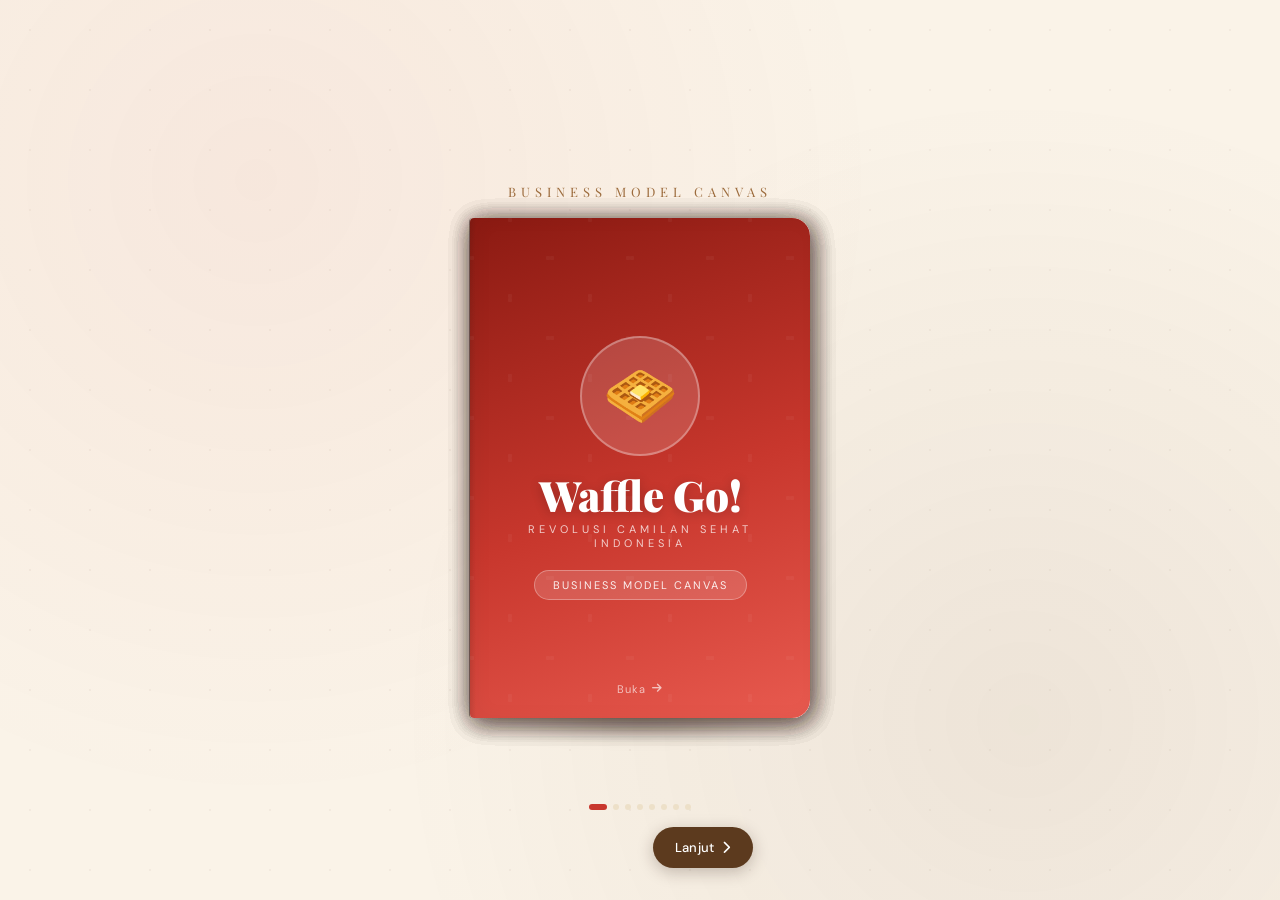
==== index.html @ 8faa35fa "first commit" ====
<!DOCTYPE html>
<html lang="id">
<head>
    <meta charset="UTF-8">
    <meta name="viewport" content="width=device-width, initial-scale=1.0">
    <title>Waffle Go! — Business Model Canvas</title>
    <link rel="preconnect" href="https://fonts.googleapis.com">
    <link href="https://fonts.googleapis.com/css2?family=Playfair+Display:ital,wght@0,700;0,900;1,700&family=DM+Sans:wght@300;400;500;600&display=swap" rel="stylesheet">
    <link rel="stylesheet" href="https://cdnjs.cloudflare.com/ajax/libs/font-awesome/6.4.0/css/all.min.css">
    <style>
        :root {
            --red: #C8372D;
            --red-dark: #8B1A12;
            --red-light: #F5C6C3;
            --cream: #FAF3E8;
            --cream-dark: #EDE0C8;
            --brown: #5C3A1E;
            --brown-light: #9C6B3C;
            --text: #2C1810;
            --white: #FFFDF9;
            --gold: #D4A843;
        }

        * { box-sizing: border-box; -webkit-tap-highlight-color: transparent; margin: 0; padding: 0; }

        body {
            background: var(--cream);
            display: flex;
            flex-direction: column;
            justify-content: center;
            align-items: center;
            min-height: 100vh;
            font-family: 'DM Sans', sans-serif;
            overflow: hidden;
            position: relative;
        }

        /* Background texture */
        body::before {
            content: '';
            position: fixed;
            inset: 0;
            background-image: 
                radial-gradient(circle at 20% 20%, rgba(200,55,45,0.06) 0%, transparent 50%),
                radial-gradient(circle at 80% 80%, rgba(92,58,30,0.08) 0%, transparent 50%),
                url("data:image/svg+xml,%3Csvg xmlns='http://www.w3.org/2000/svg' width='60' height='60'%3E%3Ccircle cx='30' cy='30' r='1' fill='%235C3A1E' opacity='0.06'/%3E%3C/svg%3E");
            pointer-events: none;
            z-index: 0;
        }

        /* Title above book */
        .book-title {
            font-family: 'Playfair Display', serif;
            font-size: 13px;
            letter-spacing: 5px;
            text-transform: uppercase;
            color: var(--brown-light);
            margin-bottom: 18px;
            position: relative;
            z-index: 10;
        }

        /* Scene + shadow */
        .scene {
            position: relative;
            z-index: 10;
        }

        .book-shadow {
            position: absolute;
            bottom: -20px;
            left: 50%;
            transform: translateX(-50%);
            width: 320px;
            height: 30px;
            background: radial-gradient(ellipse, rgba(44,24,16,0.3) 0%, transparent 70%);
            filter: blur(8px);
            z-index: 1;
            transition: width 0.6s ease;
        }

        /* Book container */
        .book {
            position: relative;
            width: 340px;
            height: 500px;
            transition: transform 0.7s cubic-bezier(0.645, 0.045, 0.355, 1);
            z-index: 2;
            transform-style: preserve-3d;
        }

        /* Paper layers */
        .paper {
            position: absolute;
            width: 100%;
            height: 100%;
            top: 0; left: 0;
            perspective: 2000px;
            transform-style: preserve-3d;
            transform-origin: left center;
            transition: transform 0.75s cubic-bezier(0.645, 0.045, 0.355, 1);
            cursor: pointer;
        }

        /* Page faces */
        .front, .back {
            background: var(--white);
            position: absolute;
            width: 100%;
            height: 100%;
            top: 0; left: 0;
            backface-visibility: hidden;
            display: flex;
            flex-direction: column;
            padding: 36px 30px;
            border-radius: 4px 18px 18px 4px;
            box-shadow: 
                inset 6px 0 20px rgba(44,24,16,0.04),
                2px 4px 25px rgba(44,24,16,0.18),
                -1px 0 0 rgba(44,24,16,0.08);
            overflow: hidden;
        }

        .front::before {
            content: '';
            position: absolute;
            left: 0; top: 0;
            width: 6px; height: 100%;
            background: linear-gradient(to right, rgba(44,24,16,0.12), transparent);
            border-radius: 4px 0 0 4px;
        }

        .back {
            transform: rotateY(180deg);
            border-radius: 18px 4px 4px 18px;
            box-shadow: 
                inset -6px 0 20px rgba(44,24,16,0.04),
                -2px 4px 25px rgba(44,24,16,0.18),
                1px 0 0 rgba(44,24,16,0.08);
        }

        .back::before {
            content: '';
            position: absolute;
            right: 0; top: 0;
            width: 6px; height: 100%;
            background: linear-gradient(to left, rgba(44,24,16,0.12), transparent);
            border-radius: 0 4px 4px 0;
        }

        .paper.flipped {
            transform: rotateY(-180deg);
        }

        /* ── COVER ── */
        .cover {
            background: linear-gradient(160deg, var(--red-dark) 0%, var(--red) 55%, #E85A4F 100%);
            justify-content: center;
            align-items: center;
            text-align: center;
            padding: 40px 30px;
            position: relative;
            overflow: hidden;
        }

        .cover::after {
            content: '';
            position: absolute;
            inset: 0;
            background: url("data:image/svg+xml,%3Csvg xmlns='http://www.w3.org/2000/svg' width='80' height='80'%3E%3Crect x='38' y='0' width='4' height='4' fill='white' opacity='0.04' rx='1'/%3E%3Crect x='0' y='38' width='4' height='4' fill='white' opacity='0.04' rx='1'/%3E%3Crect x='76' y='38' width='4' height='4' fill='white' opacity='0.04' rx='1'/%3E%3Crect x='38' y='76' width='4' height='4' fill='white' opacity='0.04' rx='1'/%3E%3C/svg%3E");
            pointer-events: none;
        }

        .cover-waffle-circle {
            width: 120px;
            height: 120px;
            border-radius: 50%;
            background: rgba(255,255,255,0.15);
            border: 2px solid rgba(255,255,255,0.3);
            display: flex;
            align-items: center;
            justify-content: center;
            margin: 0 auto 18px;
            position: relative;
            z-index: 1;
        }

        .cover-waffle-circle::before {
            content: '🧇';
            font-size: 60px;
            line-height: 1;
        }

        .cover-brand {
            font-family: 'Playfair Display', serif;
            font-size: 42px;
            font-weight: 900;
            color: white;
            line-height: 1;
            margin-bottom: 6px;
            position: relative;
            z-index: 1;
            text-shadow: 0 2px 12px rgba(0,0,0,0.2);
        }

        .cover-tagline {
            font-size: 11px;
            letter-spacing: 4px;
            text-transform: uppercase;
            color: rgba(255,255,255,0.75);
            margin-bottom: 20px;
            position: relative;
            z-index: 1;
        }

        .cover-badge {
            background: rgba(255,255,255,0.15);
            border: 1px solid rgba(255,255,255,0.3);
            border-radius: 30px;
            padding: 7px 18px;
            font-size: 11px;
            color: rgba(255,255,255,0.9);
            letter-spacing: 2px;
            text-transform: uppercase;
            position: relative;
            z-index: 1;
        }

        .flip-hint {
            position: absolute;
            bottom: 22px;
            color: rgba(255,255,255,0.65);
            font-size: 11px;
            letter-spacing: 1px;
            display: flex;
            align-items: center;
            gap: 6px;
            z-index: 1;
            animation: hintBounce 2s ease-in-out infinite;
        }

        @keyframes hintBounce {
            0%, 100% { transform: translateX(0); opacity: 0.65; }
            50% { transform: translateX(5px); opacity: 1; }
        }

        /* ── BMC PAGES ── */
        .bmc-header {
            display: flex;
            align-items: center;
            gap: 14px;
            margin-bottom: 20px;
            padding-bottom: 16px;
            border-bottom: 1px solid var(--cream-dark);
        }

        .bmc-icon-wrap {
            width: 48px;
            height: 48px;
            border-radius: 14px;
            background: linear-gradient(135deg, var(--red) 0%, var(--red-dark) 100%);
            display: flex;
            align-items: center;
            justify-content: center;
            flex-shrink: 0;
            box-shadow: 0 4px 12px rgba(200,55,45,0.3);
        }

        .bmc-icon-wrap i {
            font-size: 20px;
            color: white;
        }

        .bmc-header-text h2 {
            font-family: 'Playfair Display', serif;
            font-size: 17px;
            font-weight: 700;
            color: var(--text);
            margin-bottom: 2px;
        }

        .bmc-header-text span {
            font-size: 11px;
            color: var(--brown-light);
            letter-spacing: 1px;
            text-transform: uppercase;
        }

        .bmc-list {
            list-style: none;
            display: flex;
            flex-direction: column;
            gap: 10px;
            flex: 1;
        }

        .bmc-list li {
            display: flex;
            align-items: flex-start;
            gap: 10px;
            font-size: 13px;
            color: var(--text);
            line-height: 1.5;
            background: var(--cream);
            border-radius: 10px;
            padding: 10px 12px;
            border-left: 3px solid var(--cream-dark);
            transition: border-color 0.2s;
        }

        .bmc-list li strong {
            color: var(--red-dark);
            display: block;
            font-size: 12px;
            margin-bottom: 1px;
        }

        .bmc-list li .dot {
            width: 6px;
            height: 6px;
            border-radius: 50%;
            background: var(--red);
            flex-shrink: 0;
            margin-top: 6px;
        }

        /* ── INTRO PAGE ── */
        .intro-page h2 {
            font-family: 'Playfair Display', serif;
            font-size: 22px;
            color: var(--red-dark);
            margin-bottom: 14px;
        }

        .intro-page p {
            font-size: 13px;
            line-height: 1.7;
            color: var(--text);
            margin-bottom: 14px;
        }

        .intro-highlight {
            background: linear-gradient(135deg, var(--red) 0%, var(--red-dark) 100%);
            border-radius: 12px;
            padding: 14px 16px;
            color: white;
            font-size: 12px;
            line-height: 1.6;
        }

        .intro-highlight strong {
            font-size: 14px;
            display: block;
            margin-bottom: 4px;
        }

        /* ── MENU PAGE ── */
        .menu-item {
            background: var(--cream);
            border-radius: 12px;
            padding: 12px 14px;
            margin-bottom: 10px;
            display: flex;
            align-items: center;
            gap: 12px;
            border: 1px solid var(--cream-dark);
        }

        .menu-emoji {
            font-size: 28px;
            flex-shrink: 0;
        }

        .menu-info strong {
            font-size: 13px;
            font-weight: 600;
            color: var(--text);
            display: block;
        }

        .menu-info span {
            font-size: 11.5px;
            color: var(--brown-light);
            line-height: 1.4;
        }

        .menu-price {
            margin-left: auto;
            font-family: 'Playfair Display', serif;
            font-size: 15px;
            font-weight: 700;
            color: var(--red);
            flex-shrink: 0;
        }

        /* ── ADVANTAGE PAGE ── */
        .advantage-item {
            background: var(--cream);
            border-radius: 12px;
            padding: 11px 13px;
            margin-bottom: 9px;
            display: flex;
            align-items: flex-start;
            gap: 10px;
        }

        .adv-emoji { font-size: 20px; flex-shrink: 0; margin-top: 1px; }

        .adv-text strong {
            font-size: 12.5px;
            font-weight: 600;
            color: var(--red-dark);
            display: block;
            margin-bottom: 2px;
        }

        .adv-text span {
            font-size: 11.5px;
            color: var(--text);
            line-height: 1.45;
        }

        /* ── BACK COVER ── */
        .back-cover {
            background: linear-gradient(160deg, var(--brown) 0%, var(--brown-light) 100%);
            justify-content: center;
            align-items: center;
            text-align: center;
            position: relative;
            overflow: hidden;
        }

        .back-cover::after {
            content: '🧇';
            position: absolute;
            font-size: 200px;
            opacity: 0.06;
            bottom: -40px;
            right: -30px;
            pointer-events: none;
        }

        .back-cover h2 {
            font-family: 'Playfair Display', serif;
            font-size: 26px;
            color: white;
            margin-bottom: 8px;
            position: relative;
            z-index: 1;
        }

        .back-cover .sub {
            font-size: 12px;
            color: rgba(255,255,255,0.7);
            margin-bottom: 24px;
            font-style: italic;
            position: relative;
            z-index: 1;
        }

        .contact-list {
            background: rgba(255,255,255,0.12);
            border: 1px solid rgba(255,255,255,0.2);
            border-radius: 14px;
            padding: 16px 20px;
            width: 100%;
            display: flex;
            flex-direction: column;
            gap: 10px;
            position: relative;
            z-index: 1;
        }

        .contact-item {
            display: flex;
            align-items: center;
            gap: 12px;
            font-size: 13px;
            color: white;
        }

        .contact-item i {
            width: 32px;
            height: 32px;
            background: rgba(255,255,255,0.15);
            border-radius: 8px;
            display: flex;
            align-items: center;
            justify-content: center;
            flex-shrink: 0;
        }

        .back-cover .flip-hint {
            animation-name: hintBounceLeft;
        }

        @keyframes hintBounceLeft {
            0%, 100% { transform: translateX(0); opacity: 0.65; }
            50% { transform: translateX(-5px); opacity: 1; }
        }

        /* Page number */
        .page-num {
            position: absolute;
            bottom: 14px;
            right: 18px;
            font-size: 10px;
            color: var(--cream-dark);
            letter-spacing: 1px;
            font-weight: 500;
        }
        .back .page-num { left: 18px; right: auto; }

        /* ── NAVIGATION ── */
        .controls {
            position: fixed;
            bottom: 32px;
            display: flex;
            gap: 14px;
            z-index: 100;
        }

        .ctrl-btn {
            background: var(--brown);
            color: white;
            border: none;
            padding: 12px 22px;
            border-radius: 50px;
            cursor: pointer;
            font-family: 'DM Sans', sans-serif;
            font-size: 13px;
            font-weight: 500;
            box-shadow: 0 4px 16px rgba(44,24,16,0.25);
            transition: all 0.25s ease;
            display: flex;
            align-items: center;
            gap: 8px;
            letter-spacing: 0.3px;
        }

        .ctrl-btn:hover:not(:disabled) {
            background: var(--red);
            transform: translateY(-2px);
            box-shadow: 0 6px 20px rgba(200,55,45,0.35);
        }

        .ctrl-btn:disabled {
            opacity: 0;
            pointer-events: none;
        }

        /* Progress dots */
        .progress {
            position: fixed;
            bottom: 90px;
            display: flex;
            gap: 6px;
            z-index: 100;
        }

        .dot {
            width: 6px;
            height: 6px;
            border-radius: 50%;
            background: var(--cream-dark);
            transition: all 0.3s ease;
        }

        .dot.active {
            background: var(--red);
            width: 18px;
            border-radius: 3px;
        }

        /* Responsive */
        @media (max-width: 480px) {
            .book { width: 260px; height: 400px; }
            .front, .back { padding: 24px 20px; }
            .cover-brand { font-size: 34px; }
            .bmc-header h2 { font-size: 15px; }
            .bmc-list li { font-size: 12px; padding: 8px 10px; }
            .ctrl-btn { padding: 10px 16px; font-size: 12px; }
        }
    </style>
</head>
<body>

<p class="book-title">Business Model Canvas</p>

<div class="scene">
    <div class="book-shadow" id="bookShadow"></div>
    <div class="book" id="book">

        <!-- PAPER 1: Cover / Intro -->
        <div class="paper">
            <div class="front cover">
                <div class="cover-waffle-circle"></div>
                <div class="cover-brand">Waffle Go!</div>
                <div class="cover-tagline">Revolusi Camilan Sehat Indonesia</div>
                <div class="cover-badge">Business Model Canvas</div>
                <div class="flip-hint">Buka <i class="fas fa-arrow-right"></i></div>
            </div>
            <div class="back intro-page" style="padding: 36px 30px;">
                <h2>Revolusi Waffle Oat</h2>
                <p>Waffle Go! hadir sebagai pionir kuliner yang memadukan kelezatan camilan bergaya modern dengan gaya hidup sehat—mendobrak stigma bahwa makanan diet itu membosankan.</p>
                <p>Dokumen ini menjabarkan <strong>9 blok utama BMC</strong> yang memetakan secara detail potensi dan strategi operasional kami.</p>
                <div class="intro-highlight">
                    <strong>Misi Kami</strong>
                    Menjadi brand camilan fungsional #1 di kalangan anak muda Indonesia yang sehat, aktif, dan sadar gizi.
                </div>
                <div class="page-num">1 / 14</div>
            </div>
        </div>

        <!-- PAPER 2: Customer Segments / Value Propositions -->
        <div class="paper">
            <div class="front" style="padding: 28px 26px;">
                <div class="bmc-header">
                    <div class="bmc-icon-wrap"><i class="fas fa-users"></i></div>
                    <div class="bmc-header-text">
                        <h2>Customer Segments</h2>
                        <span>BMC Blok 1</span>
                    </div>
                </div>
                <ul class="bmc-list">
                    <li><span class="dot"></span><div><strong>Gen Z & Milenial</strong>Usia 15–35 tahun, urban, aktif di media sosial</div></li>
                    <li><span class="dot"></span><div><strong>Mahasiswa & Pekerja Awal</strong>Sibuk, butuh asupan bergizi yang praktis</div></li>
                    <li><span class="dot"></span><div><strong>Penganut Hidup Sehat</strong>Fitness enthusiast & health-conscious consumer</div></li>
                    <li><span class="dot"></span><div><strong>Pencari Makanan On-the-Go</strong>Prioritaskan kecepatan & kepraktisan</div></li>
                </ul>
                <div class="page-num">2 / 14</div>
            </div>
            <div class="back" style="padding: 28px 26px;">
                <div class="bmc-header">
                    <div class="bmc-icon-wrap"><i class="fas fa-gem"></i></div>
                    <div class="bmc-header-text">
                        <h2>Value Propositions</h2>
                        <span>BMC Blok 2</span>
                    </div>
                </div>
                <ul class="bmc-list">
                    <li><span class="dot"></span><div><strong>100% Tepung Oat</strong>Tinggi serat, indeks glikemik rendah, bebas terigu</div></li>
                    <li><span class="dot"></span><div><strong>Cepat Saji & Bergizi</strong>Praktis tanpa kompromi nutrisi</div></li>
                    <li><span class="dot"></span><div><strong>Eco-Friendly</strong>Kemasan 100% biodegradable</div></li>
                    <li><span class="dot"></span><div><strong>Rasa Variatif</strong>Manis alami & gurih untuk semua selera</div></li>
                </ul>
                <div class="page-num">3 / 14</div>
            </div>
        </div>

        <!-- PAPER 3: Channels / Customer Relationships -->
        <div class="paper">
            <div class="front" style="padding: 28px 26px;">
                <div class="bmc-header">
                    <div class="bmc-icon-wrap"><i class="fas fa-store"></i></div>
                    <div class="bmc-header-text">
                        <h2>Channels</h2>
                        <span>BMC Blok 3</span>
                    </div>
                </div>
                <ul class="bmc-list">
                    <li><span class="dot"></span><div><strong>Kiosk Offline</strong>Area kampus, stasiun transit, pusat perbelanjaan</div></li>
                    <li><span class="dot"></span><div><strong>Platform Online</strong>GoFood, GrabFood, ShopeeFood</div></li>
                    <li><span class="dot"></span><div><strong>Media Sosial</strong>Instagram, TikTok, WhatsApp Business</div></li>
                    <li><span class="dot"></span><div><strong>Website & App</strong>Pre-order & loyalty program digital</div></li>
                </ul>
                <div class="page-num">4 / 14</div>
            </div>
            <div class="back" style="padding: 28px 26px;">
                <div class="bmc-header">
                    <div class="bmc-icon-wrap"><i class="fas fa-heart"></i></div>
                    <div class="bmc-header-text">
                        <h2>Customer Relationships</h2>
                        <span>BMC Blok 4</span>
                    </div>
                </div>
                <ul class="bmc-list">
                    <li><span class="dot"></span><div><strong>Digital Stamp Loyalty</strong>Kumpulkan poin, dapatkan wafel gratis</div></li>
                    <li><span class="dot"></span><div><strong>Diskon Pelajar</strong>Harga khusus dengan ID Mahasiswa</div></li>
                    <li><span class="dot"></span><div><strong>Co-creation</strong>Voting menu baru via Instagram Stories</div></li>
                    <li><span class="dot"></span><div><strong>CS Responsif</strong>Layanan via DM dalam 30 menit</div></li>
                </ul>
                <div class="page-num">5 / 14</div>
            </div>
        </div>

        <!-- PAPER 4: Revenue Streams / Key Activities -->
        <div class="paper">
            <div class="front" style="padding: 28px 26px;">
                <div class="bmc-header">
                    <div class="bmc-icon-wrap"><i class="fas fa-money-bill-wave"></i></div>
                    <div class="bmc-header-text">
                        <h2>Revenue Streams</h2>
                        <span>BMC Blok 5</span>
                    </div>
                </div>
                <ul class="bmc-list">
                    <li><span class="dot"></span><div><strong>Direct Sales</strong>Penjualan langsung di kiosk/booth</div></li>
                    <li><span class="dot"></span><div><strong>Online Order</strong>Komisi aplikasi delivery online</div></li>
                    <li><span class="dot"></span><div><strong>Katering B2B</strong>Event kampus, kantor, arisan komunitas</div></li>
                    <li><span class="dot"></span><div><strong>Cross-selling</strong>Minuman sehat & merchandise</div></li>
                </ul>
                <div class="page-num">6 / 14</div>
            </div>
            <div class="back" style="padding: 28px 26px;">
                <div class="bmc-header">
                    <div class="bmc-icon-wrap"><i class="fas fa-cogs"></i></div>
                    <div class="bmc-header-text">
                        <h2>Key Activities</h2>
                        <span>BMC Blok 6</span>
                    </div>
                </div>
                <ul class="bmc-list">
                    <li><span class="dot"></span><div><strong>Produksi Harian</strong>Adonan oat segar disiapkan setiap pagi</div></li>
                    <li><span class="dot"></span><div><strong>Pelayanan Kilat</strong>Waktu penyajian < 3 menit per porsi</div></li>
                    <li><span class="dot"></span><div><strong>Pemasaran Digital</strong>Konten edukasi gizi & promo harian</div></li>
                    <li><span class="dot"></span><div><strong>R&D Rasa Baru</strong>Inovasi menu setiap kuartal</div></li>
                </ul>
                <div class="page-num">7 / 14</div>
            </div>
        </div>

        <!-- PAPER 5: Key Resources / Key Partnerships -->
        <div class="paper">
            <div class="front" style="padding: 28px 26px;">
                <div class="bmc-header">
                    <div class="bmc-icon-wrap"><i class="fas fa-box-open"></i></div>
                    <div class="bmc-header-text">
                        <h2>Key Resources</h2>
                        <span>BMC Blok 7</span>
                    </div>
                </div>
                <ul class="bmc-list">
                    <li><span class="dot"></span><div><strong>Resep Rahasia</strong>Formulasi adonan oat eksklusif</div></li>
                    <li><span class="dot"></span><div><strong>Mesin Wafel Industri</strong>Presisi tinggi & kapasitas besar</div></li>
                    <li><span class="dot"></span><div><strong>SDM Terlatih</strong>Karyawan cekatan & hygiene-certified</div></li>
                    <li><span class="dot"></span><div><strong>Brand & Sosmed</strong>Identitas visual kuat + 10K+ followers</div></li>
                </ul>
                <div class="page-num">8 / 14</div>
            </div>
            <div class="back" style="padding: 28px 26px;">
                <div class="bmc-header">
                    <div class="bmc-icon-wrap"><i class="fas fa-handshake"></i></div>
                    <div class="bmc-header-text">
                        <h2>Key Partnerships</h2>
                        <span>BMC Blok 8</span>
                    </div>
                </div>
                <ul class="bmc-list">
                    <li><span class="dot"></span><div><strong>Supplier Oat & Buah</strong>Pemasok lokal berstandar organik</div></li>
                    <li><span class="dot"></span><div><strong>Penyedia Lahan</strong>Koperasi kampus & minimarket</div></li>
                    <li><span class="dot"></span><div><strong>Ojek Online</strong>Gojek, Grab, Shopee untuk delivery</div></li>
                    <li><span class="dot"></span><div><strong>Fintech Payment</strong>QRIS, GoPay, OVO, Dana</div></li>
                </ul>
                <div class="page-num">9 / 14</div>
            </div>
        </div>

        <!-- PAPER 6: Cost Structure / Keunggulan -->
        <div class="paper">
            <div class="front" style="padding: 28px 26px;">
                <div class="bmc-header">
                    <div class="bmc-icon-wrap"><i class="fas fa-chart-pie"></i></div>
                    <div class="bmc-header-text">
                        <h2>Cost Structure</h2>
                        <span>BMC Blok 9</span>
                    </div>
                </div>
                <ul class="bmc-list">
                    <li><span class="dot"></span><div><strong>Biaya Variabel</strong>Bahan baku, kemasan, komisi aplikasi delivery</div></li>
                    <li><span class="dot"></span><div><strong>Biaya Tetap</strong>Sewa booth, gaji karyawan, utilitas</div></li>
                    <li><span class="dot"></span><div><strong>Pemasaran</strong>Iklan digital, kolaborasi influencer</div></li>
                    <li><span class="dot"></span><div><strong>Overhead</strong>Listrik, air, internet, platform fee</div></li>
                </ul>
                <div class="page-num">10 / 14</div>
            </div>
            <div class="back" style="padding: 28px 26px;">
                <div style="margin-bottom: 16px; padding-bottom: 14px; border-bottom: 1px solid var(--cream-dark);">
                    <p style="font-family: 'Playfair Display', serif; font-size: 18px; font-weight: 700; color: var(--text); margin-bottom: 2px;">Keunggulan Kompetitif</p>
                    <p style="font-size: 11px; color: var(--brown-light); text-transform: uppercase; letter-spacing: 1px;">Why Waffle Go!</p>
                </div>
                <div class="advantage-item">
                    <div class="adv-emoji">🌊</div>
                    <div class="adv-text">
                        <strong>Blue Ocean Strategy</strong>
                        <span>Pasar baru sebagai makanan fungsional, bukan sekadar dessert</span>
                    </div>
                </div>
                <div class="advantage-item">
                    <div class="adv-emoji">🌾</div>
                    <div class="adv-text">
                        <strong>Nutrisi Superior</strong>
                        <span>100% oat, bebas terigu, pemanis alami</span>
                    </div>
                </div>
                <div class="advantage-item">
                    <div class="adv-emoji">⚡</div>
                    <div class="adv-text">
                        <strong>Speed & Convenience</strong>
                        <span>Kemasan ergonomis on-the-go siap dalam 3 menit</span>
                    </div>
                </div>
                <div class="advantage-item">
                    <div class="adv-emoji">♻️</div>
                    <div class="adv-text">
                        <strong>Eco-Commitment</strong>
                        <span>100% kemasan biodegradable, jejak karbon minim</span>
                    </div>
                </div>
                <div class="page-num">11 / 14</div>
            </div>
        </div>

        <!-- PAPER 7: Menu / Back Cover -->
        <div class="paper">
            <div class="front" style="padding: 28px 26px;">
                <div style="margin-bottom: 18px; padding-bottom: 14px; border-bottom: 1px solid var(--cream-dark);">
                    <p style="font-family: 'Playfair Display', serif; font-size: 20px; font-weight: 700; color: var(--text); margin-bottom: 2px;">Menu Favorit</p>
                    <p style="font-size: 11px; color: var(--brown-light); text-transform: uppercase; letter-spacing: 1px;">Our Signature Waffle</p>
                </div>
                <div class="menu-item">
                    <div class="menu-emoji">🍯</div>
                    <div class="menu-info">
                        <strong>Classic Honey</strong>
                        <span>Madu murni & oat krispi, clean & manis alami</span>
                    </div>
                    <div class="menu-price">18K</div>
                </div>
                <div class="menu-item">
                    <div class="menu-emoji">🍫</div>
                    <div class="menu-info">
                        <strong>Choco Power</strong>
                        <span>Dark chocolate + almond cincang, protein boost</span>
                    </div>
                    <div class="menu-price">22K</div>
                </div>
                <div class="menu-item">
                    <div class="menu-emoji">🍓</div>
                    <div class="menu-info">
                        <strong>Berry Fit</strong>
                        <span>Stroberi segar + Greek Yogurt, segar & probiotik</span>
                    </div>
                    <div class="menu-price">24K</div>
                </div>
                <div class="menu-item">
                    <div class="menu-emoji">🧀</div>
                    <div class="menu-info">
                        <strong>Savory Cheezy</strong>
                        <span>Keju leleh + oregano, gurih tanpa rasa bersalah</span>
                    </div>
                    <div class="menu-price">20K</div>
                </div>
                <div class="page-num">12 / 14</div>
            </div>
            <div class="back cover back-cover">
                <h2>Mari Bergabung!</h2>
                <p class="sub">Jadilah bagian dari revolusi camilan sehat Indonesia</p>
                <div class="contact-list">
                    <div class="contact-item">
                        <i class="fab fa-instagram"></i>
                        <span>@WaffleGo.id</span>
                    </div>
                    <div class="contact-item">
                        <i class="fab fa-whatsapp"></i>
                        <span>0812-3456-7890</span>
                    </div>
                    <div class="contact-item">
                        <i class="fas fa-globe"></i>
                        <span>www.wafflego.id</span>
                    </div>
                    <div class="contact-item">
                        <i class="fas fa-map-marker-alt"></i>
                        <span>Malang, Jawa Timur</span>
                    </div>
                </div>
                <div class="flip-hint"><i class="fas fa-arrow-left"></i> Kembali ke awal</div>
                <div class="page-num" style="color: rgba(255,255,255,0.4);">14 / 14</div>
            </div>
        </div>

    </div>
</div>

<!-- Progress dots -->
<div class="progress" id="progress"></div>

<!-- Navigation -->
<div class="controls">
    <button class="ctrl-btn" id="prev-btn" onclick="goPrevPage()">
        <i class="fas fa-chevron-left"></i> Kembali
    </button>
    <button class="ctrl-btn" id="next-btn" onclick="goNextPage()">
        Lanjut <i class="fas fa-chevron-right"></i>
    </button>
</div>

<script>
    const book = document.getElementById('book');
    const prevBtn = document.getElementById('prev-btn');
    const nextBtn = document.getElementById('next-btn');
    const progressEl = document.getElementById('progress');
    const papers = document.querySelectorAll('.paper');

    let currentLocation = 1;
    const numOfPapers = papers.length;
    const maxLocation = numOfPapers + 1;
    const totalPages = numOfPapers * 2;

    // Build progress dots
    for (let i = 0; i < numOfPapers + 1; i++) {
        const dot = document.createElement('div');
        dot.className = 'dot' + (i === 0 ? ' active' : '');
        progressEl.appendChild(dot);
    }

    // Init z-indexes
    papers.forEach((p, i) => p.style.zIndex = numOfPapers - i);

    function updateUI() {
        prevBtn.disabled = currentLocation === 1;
        nextBtn.disabled = currentLocation === maxLocation;

        // Update dots
        document.querySelectorAll('.progress .dot').forEach((d, i) => {
            d.classList.toggle('active', i === currentLocation - 1);
        });
    }

    function openBook() {
        book.style.transform = 'translateX(50%)';
    }

    function closeBook(start) {
        book.style.transform = start ? 'translateX(0%)' : 'translateX(100%)';
    }

    function goNextPage() {
        if (currentLocation < maxLocation) {
            const paper = papers[currentLocation - 1];
            paper.classList.add('flipped');
            paper.style.zIndex = currentLocation;

            if (currentLocation === 1) openBook();
            if (currentLocation === numOfPapers) closeBook(false);

            currentLocation++;
            updateUI();
        }
    }

    function goPrevPage() {
        if (currentLocation > 1) {
            currentLocation--;
            const paper = papers[currentLocation - 1];
            paper.classList.remove('flipped');
            paper.style.zIndex = numOfPapers - currentLocation + 1;

            if (currentLocation === 1) closeBook(true);
            if (currentLocation === numOfPapers) openBook();

            updateUI();
        }
    }

    // Click on page to flip
    papers.forEach(paper => {
        paper.querySelector('.front').addEventListener('click', goNextPage);
        paper.querySelector('.back').addEventListener('click', goPrevPage);
    });

    // Keyboard navigation
    document.addEventListener('keydown', e => {
        if (e.key === 'ArrowRight' || e.key === ' ') goNextPage();
        if (e.key === 'ArrowLeft') goPrevPage();
    });

    // Touch swipe
    let touchStartX = 0;
    document.addEventListener('touchstart', e => touchStartX = e.touches[0].clientX);
    document.addEventListener('touchend', e => {
        const dx = e.changedTouches[0].clientX - touchStartX;
        if (dx < -50) goNextPage();
        if (dx > 50) goPrevPage();
    });

    updateUI();
</script>
</body>
</html>
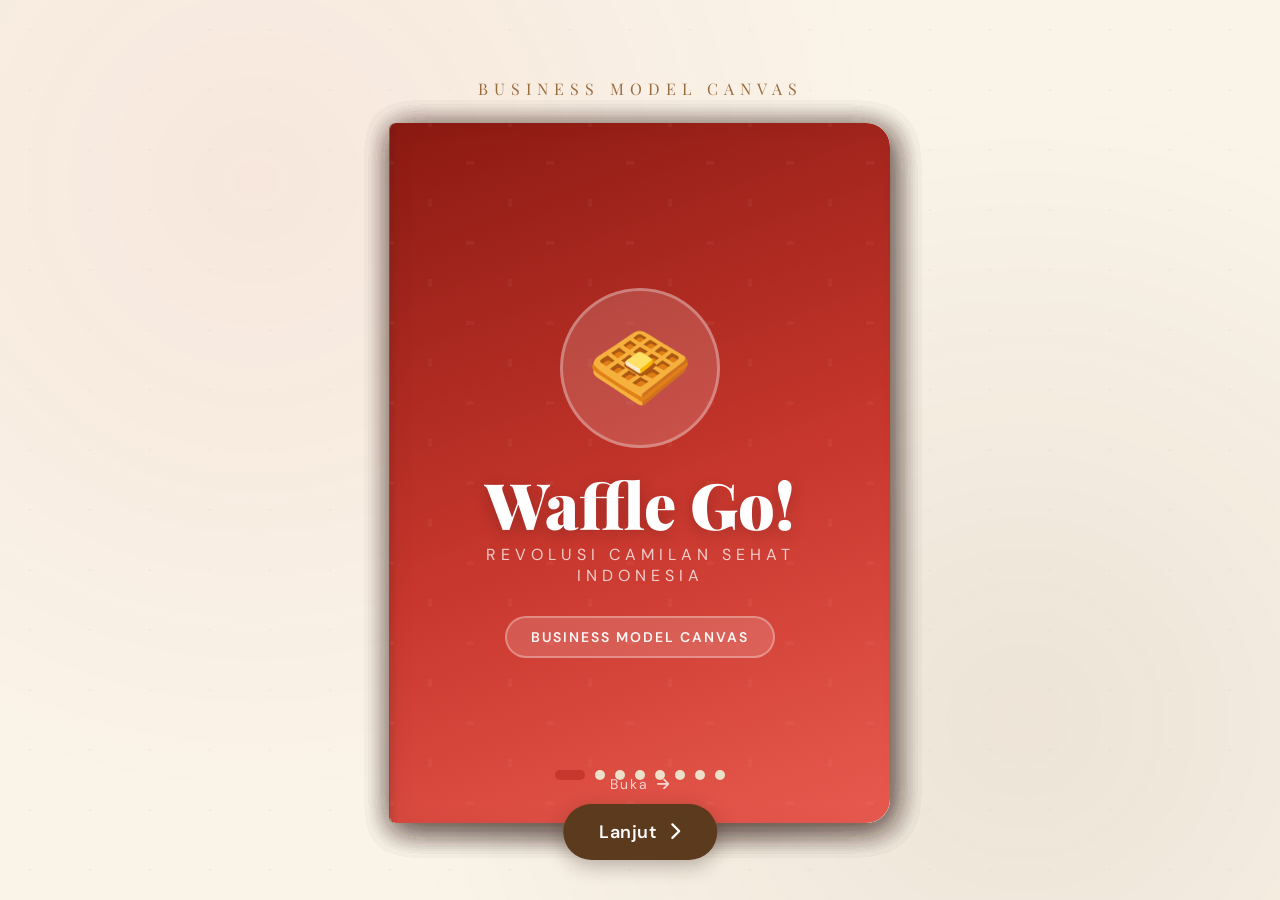
==== commit 0581f60e: "third  commit" ====
--- a/index.html
+++ b/index.html
@@ -1,11 +1,14 @@
 <!DOCTYPE html>
 <html lang="id">
+
 <head>
     <meta charset="UTF-8">
     <meta name="viewport" content="width=device-width, initial-scale=1.0">
     <title>Waffle Go! — Business Model Canvas</title>
     <link rel="preconnect" href="https://fonts.googleapis.com">
-    <link href="https://fonts.googleapis.com/css2?family=Playfair+Display:ital,wght@0,700;0,900;1,700&family=DM+Sans:wght@300;400;500;600&display=swap" rel="stylesheet">
+    <link
+        href="https://fonts.googleapis.com/css2?family=Playfair+Display:ital,wght@0,700;0,900;1,700&family=DM+Sans:wght@300;400;500;600&display=swap"
+        rel="stylesheet">
     <link rel="stylesheet" href="https://cdnjs.cloudflare.com/ajax/libs/font-awesome/6.4.0/css/all.min.css">
     <style>
         :root {
@@ -21,7 +24,12 @@
             --gold: #D4A843;
         }
 
-        * { box-sizing: border-box; -webkit-tap-highlight-color: transparent; margin: 0; padding: 0; }
+        * {
+            box-sizing: border-box;
+            -webkit-tap-highlight-color: transparent;
+            margin: 0;
+            padding: 0;
+        }
 
         body {
             background: var(--cream);
@@ -40,9 +48,9 @@
             content: '';
             position: fixed;
             inset: 0;
-            background-image: 
-                radial-gradient(circle at 20% 20%, rgba(200,55,45,0.06) 0%, transparent 50%),
-                radial-gradient(circle at 80% 80%, rgba(92,58,30,0.08) 0%, transparent 50%),
+            background-image:
+                radial-gradient(circle at 20% 20%, rgba(200, 55, 45, 0.06) 0%, transparent 50%),
+                radial-gradient(circle at 80% 80%, rgba(92, 58, 30, 0.08) 0%, transparent 50%),
                 url("data:image/svg+xml,%3Csvg xmlns='http://www.w3.org/2000/svg' width='60' height='60'%3E%3Ccircle cx='30' cy='30' r='1' fill='%235C3A1E' opacity='0.06'/%3E%3C/svg%3E");
             pointer-events: none;
             z-index: 0;
@@ -51,11 +59,11 @@
         /* Title above book */
         .book-title {
             font-family: 'Playfair Display', serif;
-            font-size: 13px;
-            letter-spacing: 5px;
+            font-size: 16px;
+            letter-spacing: 6px;
             text-transform: uppercase;
             color: var(--brown-light);
-            margin-bottom: 18px;
+            margin-bottom: 24px;
             position: relative;
             z-index: 10;
         }
@@ -68,13 +76,13 @@
 
         .book-shadow {
             position: absolute;
-            bottom: -20px;
+            bottom: -25px;
             left: 50%;
             transform: translateX(-50%);
-            width: 320px;
-            height: 30px;
-            background: radial-gradient(ellipse, rgba(44,24,16,0.3) 0%, transparent 70%);
-            filter: blur(8px);
+            width: 480px;
+            height: 40px;
+            background: radial-gradient(ellipse, rgba(44, 24, 16, 0.3) 0%, transparent 70%);
+            filter: blur(10px);
             z-index: 1;
             transition: width 0.6s ease;
         }
@@ -82,8 +90,8 @@
         /* Book container */
         .book {
             position: relative;
-            width: 340px;
-            height: 500px;
+            width: 500px;
+            height: 700px;
             transition: transform 0.7s cubic-bezier(0.645, 0.045, 0.355, 1);
             z-index: 2;
             transform-style: preserve-3d;
@@ -94,7 +102,8 @@
             position: absolute;
             width: 100%;
             height: 100%;
-            top: 0; left: 0;
+            top: 0;
+            left: 0;
             perspective: 2000px;
             transform-style: preserve-3d;
             transform-origin: left center;
@@ -103,49 +112,55 @@
         }
 
         /* Page faces */
-        .front, .back {
+        .front,
+        .back {
             background: var(--white);
             position: absolute;
             width: 100%;
             height: 100%;
-            top: 0; left: 0;
+            top: 0;
+            left: 0;
             backface-visibility: hidden;
             display: flex;
             flex-direction: column;
-            padding: 36px 30px;
-            border-radius: 4px 18px 18px 4px;
-            box-shadow: 
-                inset 6px 0 20px rgba(44,24,16,0.04),
-                2px 4px 25px rgba(44,24,16,0.18),
-                -1px 0 0 rgba(44,24,16,0.08);
+            padding: 50px 45px;
+            border-radius: 6px 24px 24px 6px;
+            box-shadow:
+                inset 8px 0 25px rgba(44, 24, 16, 0.04),
+                3px 6px 30px rgba(44, 24, 16, 0.18),
+                -1px 0 0 rgba(44, 24, 16, 0.08);
             overflow: hidden;
         }
 
         .front::before {
             content: '';
             position: absolute;
-            left: 0; top: 0;
-            width: 6px; height: 100%;
-            background: linear-gradient(to right, rgba(44,24,16,0.12), transparent);
-            border-radius: 4px 0 0 4px;
+            left: 0;
+            top: 0;
+            width: 8px;
+            height: 100%;
+            background: linear-gradient(to right, rgba(44, 24, 16, 0.12), transparent);
+            border-radius: 6px 0 0 6px;
         }
 
         .back {
             transform: rotateY(180deg);
-            border-radius: 18px 4px 4px 18px;
-            box-shadow: 
-                inset -6px 0 20px rgba(44,24,16,0.04),
-                -2px 4px 25px rgba(44,24,16,0.18),
-                1px 0 0 rgba(44,24,16,0.08);
+            border-radius: 24px 6px 6px 24px;
+            box-shadow:
+                inset -8px 0 25px rgba(44, 24, 16, 0.04),
+                -3px 6px 30px rgba(44, 24, 16, 0.18),
+                1px 0 0 rgba(44, 24, 16, 0.08);
         }
 
         .back::before {
             content: '';
             position: absolute;
-            right: 0; top: 0;
-            width: 6px; height: 100%;
-            background: linear-gradient(to left, rgba(44,24,16,0.12), transparent);
-            border-radius: 0 4px 4px 0;
+            right: 0;
+            top: 0;
+            width: 8px;
+            height: 100%;
+            background: linear-gradient(to left, rgba(44, 24, 16, 0.12), transparent);
+            border-radius: 0 6px 6px 0;
         }
 
         .paper.flipped {
@@ -158,7 +173,7 @@
             justify-content: center;
             align-items: center;
             text-align: center;
-            padding: 40px 30px;
+            padding: 60px 45px;
             position: relative;
             overflow: hidden;
         }
@@ -172,54 +187,55 @@
         }
 
         .cover-waffle-circle {
-            width: 120px;
-            height: 120px;
+            width: 160px;
+            height: 160px;
             border-radius: 50%;
-            background: rgba(255,255,255,0.15);
-            border: 2px solid rgba(255,255,255,0.3);
+            background: rgba(255, 255, 255, 0.15);
+            border: 3px solid rgba(255, 255, 255, 0.3);
             display: flex;
             align-items: center;
             justify-content: center;
-            margin: 0 auto 18px;
+            margin: 0 auto 24px;
             position: relative;
             z-index: 1;
         }
 
         .cover-waffle-circle::before {
             content: '🧇';
-            font-size: 60px;
+            font-size: 85px;
             line-height: 1;
         }
 
         .cover-brand {
             font-family: 'Playfair Display', serif;
-            font-size: 42px;
+            font-size: 64px;
             font-weight: 900;
             color: white;
             line-height: 1;
-            margin-bottom: 6px;
+            margin-bottom: 8px;
             position: relative;
             z-index: 1;
-            text-shadow: 0 2px 12px rgba(0,0,0,0.2);
+            text-shadow: 0 4px 16px rgba(0, 0, 0, 0.2);
         }
 
         .cover-tagline {
-            font-size: 11px;
-            letter-spacing: 4px;
+            font-size: 16px;
+            letter-spacing: 5px;
             text-transform: uppercase;
-            color: rgba(255,255,255,0.75);
-            margin-bottom: 20px;
+            color: rgba(255, 255, 255, 0.75);
+            margin-bottom: 30px;
             position: relative;
             z-index: 1;
         }
 
         .cover-badge {
-            background: rgba(255,255,255,0.15);
-            border: 1px solid rgba(255,255,255,0.3);
-            border-radius: 30px;
-            padding: 7px 18px;
-            font-size: 11px;
-            color: rgba(255,255,255,0.9);
+            background: rgba(255, 255, 255, 0.15);
+            border: 2px solid rgba(255, 255, 255, 0.3);
+            border-radius: 40px;
+            padding: 10px 24px;
+            font-size: 14px;
+            font-weight: 600;
+            color: rgba(255, 255, 255, 0.95);
             letter-spacing: 2px;
             text-transform: uppercase;
             position: relative;
@@ -228,166 +244,178 @@
 
         .flip-hint {
             position: absolute;
-            bottom: 22px;
-            color: rgba(255,255,255,0.65);
-            font-size: 11px;
-            letter-spacing: 1px;
+            bottom: 30px;
+            color: rgba(255, 255, 255, 0.75);
+            font-size: 14px;
+            letter-spacing: 2px;
             display: flex;
             align-items: center;
-            gap: 6px;
+            gap: 8px;
             z-index: 1;
             animation: hintBounce 2s ease-in-out infinite;
         }
 
         @keyframes hintBounce {
-            0%, 100% { transform: translateX(0); opacity: 0.65; }
-            50% { transform: translateX(5px); opacity: 1; }
+
+            0%,
+            100% {
+                transform: translateX(0);
+                opacity: 0.75;
+            }
+
+            50% {
+                transform: translateX(8px);
+                opacity: 1;
+            }
         }
 
         /* ── BMC PAGES ── */
         .bmc-header {
             display: flex;
             align-items: center;
-            gap: 14px;
-            margin-bottom: 20px;
-            padding-bottom: 16px;
-            border-bottom: 1px solid var(--cream-dark);
+            gap: 18px;
+            margin-bottom: 24px;
+            padding-bottom: 20px;
+            border-bottom: 2px solid var(--cream-dark);
         }
 
         .bmc-icon-wrap {
-            width: 48px;
-            height: 48px;
-            border-radius: 14px;
+            width: 60px;
+            height: 60px;
+            border-radius: 16px;
             background: linear-gradient(135deg, var(--red) 0%, var(--red-dark) 100%);
             display: flex;
             align-items: center;
             justify-content: center;
             flex-shrink: 0;
-            box-shadow: 0 4px 12px rgba(200,55,45,0.3);
+            box-shadow: 0 6px 16px rgba(200, 55, 45, 0.3);
         }
 
         .bmc-icon-wrap i {
-            font-size: 20px;
+            font-size: 26px;
             color: white;
         }
 
         .bmc-header-text h2 {
             font-family: 'Playfair Display', serif;
-            font-size: 17px;
+            font-size: 24px;
             font-weight: 700;
             color: var(--text);
-            margin-bottom: 2px;
+            margin-bottom: 4px;
         }
 
         .bmc-header-text span {
-            font-size: 11px;
+            font-size: 14px;
             color: var(--brown-light);
-            letter-spacing: 1px;
+            letter-spacing: 1.5px;
             text-transform: uppercase;
+            font-weight: 600;
         }
 
         .bmc-list {
             list-style: none;
             display: flex;
             flex-direction: column;
-            gap: 10px;
+            gap: 14px;
             flex: 1;
         }
 
         .bmc-list li {
             display: flex;
             align-items: flex-start;
-            gap: 10px;
-            font-size: 13px;
+            gap: 14px;
+            font-size: 16px;
             color: var(--text);
-            line-height: 1.5;
+            line-height: 1.6;
             background: var(--cream);
-            border-radius: 10px;
-            padding: 10px 12px;
-            border-left: 3px solid var(--cream-dark);
+            border-radius: 12px;
+            padding: 16px 20px;
+            border-left: 4px solid var(--cream-dark);
             transition: border-color 0.2s;
         }
 
         .bmc-list li strong {
             color: var(--red-dark);
             display: block;
-            font-size: 12px;
-            margin-bottom: 1px;
+            font-size: 16px;
+            margin-bottom: 4px;
         }
 
         .bmc-list li .dot {
-            width: 6px;
-            height: 6px;
+            width: 8px;
+            height: 8px;
             border-radius: 50%;
             background: var(--red);
             flex-shrink: 0;
-            margin-top: 6px;
+            margin-top: 8px;
         }
 
         /* ── INTRO PAGE ── */
         .intro-page h2 {
             font-family: 'Playfair Display', serif;
-            font-size: 22px;
+            font-size: 32px;
             color: var(--red-dark);
-            margin-bottom: 14px;
+            margin-bottom: 20px;
         }
 
         .intro-page p {
-            font-size: 13px;
-            line-height: 1.7;
+            font-size: 18px;
+            line-height: 1.8;
             color: var(--text);
-            margin-bottom: 14px;
+            margin-bottom: 20px;
         }
 
         .intro-highlight {
             background: linear-gradient(135deg, var(--red) 0%, var(--red-dark) 100%);
-            border-radius: 12px;
-            padding: 14px 16px;
+            border-radius: 16px;
+            padding: 24px;
             color: white;
-            font-size: 12px;
-            line-height: 1.6;
+            font-size: 17px;
+            line-height: 1.7;
+            margin-top: auto;
         }
 
         .intro-highlight strong {
-            font-size: 14px;
+            font-size: 20px;
             display: block;
-            margin-bottom: 4px;
+            margin-bottom: 8px;
         }
 
         /* ── MENU PAGE ── */
         .menu-item {
             background: var(--cream);
-            border-radius: 12px;
-            padding: 12px 14px;
-            margin-bottom: 10px;
+            border-radius: 16px;
+            padding: 18px 24px;
+            margin-bottom: 16px;
             display: flex;
             align-items: center;
-            gap: 12px;
-            border: 1px solid var(--cream-dark);
+            gap: 18px;
+            border: 2px solid var(--cream-dark);
         }
 
         .menu-emoji {
-            font-size: 28px;
+            font-size: 38px;
             flex-shrink: 0;
         }
 
         .menu-info strong {
-            font-size: 13px;
-            font-weight: 600;
+            font-size: 18px;
+            font-weight: 700;
             color: var(--text);
             display: block;
+            margin-bottom: 4px;
         }
 
         .menu-info span {
-            font-size: 11.5px;
+            font-size: 15px;
             color: var(--brown-light);
-            line-height: 1.4;
+            line-height: 1.5;
         }
 
         .menu-price {
             margin-left: auto;
             font-family: 'Playfair Display', serif;
-            font-size: 15px;
+            font-size: 22px;
             font-weight: 700;
             color: var(--red);
             flex-shrink: 0;
@@ -396,28 +424,32 @@
         /* ── ADVANTAGE PAGE ── */
         .advantage-item {
             background: var(--cream);
-            border-radius: 12px;
-            padding: 11px 13px;
-            margin-bottom: 9px;
+            border-radius: 16px;
+            padding: 18px 22px;
+            margin-bottom: 14px;
             display: flex;
             align-items: flex-start;
-            gap: 10px;
-        }
-
-        .adv-emoji { font-size: 20px; flex-shrink: 0; margin-top: 1px; }
+            gap: 16px;
+        }
+
+        .adv-emoji {
+            font-size: 28px;
+            flex-shrink: 0;
+            margin-top: 2px;
+        }
 
         .adv-text strong {
-            font-size: 12.5px;
-            font-weight: 600;
+            font-size: 17px;
+            font-weight: 700;
             color: var(--red-dark);
             display: block;
-            margin-bottom: 2px;
+            margin-bottom: 6px;
         }
 
         .adv-text span {
-            font-size: 11.5px;
+            font-size: 15px;
             color: var(--text);
-            line-height: 1.45;
+            line-height: 1.5;
         }
 
         /* ── BACK COVER ── */
@@ -433,40 +465,40 @@
         .back-cover::after {
             content: '🧇';
             position: absolute;
-            font-size: 200px;
+            font-size: 280px;
             opacity: 0.06;
-            bottom: -40px;
-            right: -30px;
+            bottom: -60px;
+            right: -40px;
             pointer-events: none;
         }
 
         .back-cover h2 {
             font-family: 'Playfair Display', serif;
-            font-size: 26px;
+            font-size: 38px;
             color: white;
-            margin-bottom: 8px;
+            margin-bottom: 12px;
             position: relative;
             z-index: 1;
         }
 
         .back-cover .sub {
-            font-size: 12px;
-            color: rgba(255,255,255,0.7);
-            margin-bottom: 24px;
+            font-size: 16px;
+            color: rgba(255, 255, 255, 0.75);
+            margin-bottom: 36px;
             font-style: italic;
             position: relative;
             z-index: 1;
         }
 
         .contact-list {
-            background: rgba(255,255,255,0.12);
-            border: 1px solid rgba(255,255,255,0.2);
-            border-radius: 14px;
-            padding: 16px 20px;
+            background: rgba(255, 255, 255, 0.12);
+            border: 2px solid rgba(255, 255, 255, 0.2);
+            border-radius: 20px;
+            padding: 24px 30px;
             width: 100%;
             display: flex;
             flex-direction: column;
-            gap: 10px;
+            gap: 16px;
             position: relative;
             z-index: 1;
         }
@@ -474,20 +506,22 @@
         .contact-item {
             display: flex;
             align-items: center;
-            gap: 12px;
-            font-size: 13px;
+            gap: 16px;
+            font-size: 17px;
+            font-weight: 500;
             color: white;
         }
 
         .contact-item i {
-            width: 32px;
-            height: 32px;
-            background: rgba(255,255,255,0.15);
-            border-radius: 8px;
+            width: 44px;
+            height: 44px;
+            background: rgba(255, 255, 255, 0.15);
+            border-radius: 12px;
             display: flex;
             align-items: center;
             justify-content: center;
             flex-shrink: 0;
+            font-size: 20px;
         }
 
         .back-cover .flip-hint {
@@ -495,8 +529,17 @@
         }
 
         @keyframes hintBounceLeft {
-            0%, 100% { transform: translateX(0); opacity: 0.65; }
-            50% { transform: translateX(-5px); opacity: 1; }
+
+            0%,
+            100% {
+                transform: translateX(0);
+                opacity: 0.75;
+            }
+
+            50% {
+                transform: translateX(-8px);
+                opacity: 1;
+            }
         }
 
         /* Page number */
@@ -509,14 +552,20 @@
             letter-spacing: 1px;
             font-weight: 500;
         }
-        .back .page-num { left: 18px; right: auto; }
+
+        .back .page-num {
+            left: 18px;
+            right: auto;
+        }
 
         /* ── NAVIGATION ── */
         .controls {
             position: fixed;
-            bottom: 32px;
-            display: flex;
-            gap: 14px;
+            bottom: 40px;
+            left: 50%;
+            transform: translateX(-50%);
+            display: flex;
+            gap: 20px;
             z-index: 100;
         }
 
@@ -524,43 +573,49 @@
             background: var(--brown);
             color: white;
             border: none;
-            padding: 12px 22px;
+            padding: 16px 36px;
             border-radius: 50px;
             cursor: pointer;
             font-family: 'DM Sans', sans-serif;
-            font-size: 13px;
-            font-weight: 500;
-            box-shadow: 0 4px 16px rgba(44,24,16,0.25);
-            transition: all 0.25s ease;
+            font-size: 18px;
+            font-weight: 600;
+            box-shadow: 0 6px 20px rgba(44, 24, 16, 0.3);
+            transition: all 0.3s cubic-bezier(0.25, 0.8, 0.25, 1);
             display: flex;
             align-items: center;
-            gap: 8px;
-            letter-spacing: 0.3px;
+            gap: 12px;
+            letter-spacing: 0.5px;
         }
 
         .ctrl-btn:hover:not(:disabled) {
             background: var(--red);
+            transform: translateY(-4px);
+            box-shadow: 0 10px 25px rgba(200, 55, 45, 0.4);
+        }
+
+        .ctrl-btn:active:not(:disabled) {
             transform: translateY(-2px);
-            box-shadow: 0 6px 20px rgba(200,55,45,0.35);
+            box-shadow: 0 6px 16px rgba(200, 55, 45, 0.35);
         }
 
         .ctrl-btn:disabled {
-            opacity: 0;
-            pointer-events: none;
+            display: none;
         }
 
         /* Progress dots */
         .progress {
             position: fixed;
-            bottom: 90px;
-            display: flex;
-            gap: 6px;
+            bottom: 120px;
+            left: 50%;
+            transform: translateX(-50%);
+            display: flex;
+            gap: 10px;
             z-index: 100;
         }
 
         .dot {
-            width: 6px;
-            height: 6px;
+            width: 10px;
+            height: 10px;
             border-radius: 50%;
             background: var(--cream-dark);
             transition: all 0.3s ease;
@@ -568,422 +623,530 @@
 
         .dot.active {
             background: var(--red);
-            width: 18px;
-            border-radius: 3px;
+            width: 30px;
+            border-radius: 6px;
         }
 
         /* Responsive */
         @media (max-width: 480px) {
-            .book { width: 260px; height: 400px; }
-            .front, .back { padding: 24px 20px; }
-            .cover-brand { font-size: 34px; }
-            .bmc-header h2 { font-size: 15px; }
-            .bmc-list li { font-size: 12px; padding: 8px 10px; }
-            .ctrl-btn { padding: 10px 16px; font-size: 12px; }
+            .book {
+                width: 260px;
+                height: 400px;
+            }
+
+            .front,
+            .back {
+                padding: 24px 20px;
+            }
+
+            .cover-brand {
+                font-size: 34px;
+            }
+
+            .bmc-header h2 {
+                font-size: 15px;
+            }
+
+            .bmc-list li {
+                font-size: 12px;
+                padding: 8px 10px;
+            }
+
+            .ctrl-btn {
+                padding: 10px 16px;
+                font-size: 12px;
+            }
         }
     </style>
 </head>
+
 <body>
 
-<p class="book-title">Business Model Canvas</p>
-
-<div class="scene">
-    <div class="book-shadow" id="bookShadow"></div>
-    <div class="book" id="book">
-
-        <!-- PAPER 1: Cover / Intro -->
-        <div class="paper">
-            <div class="front cover">
-                <div class="cover-waffle-circle"></div>
-                <div class="cover-brand">Waffle Go!</div>
-                <div class="cover-tagline">Revolusi Camilan Sehat Indonesia</div>
-                <div class="cover-badge">Business Model Canvas</div>
-                <div class="flip-hint">Buka <i class="fas fa-arrow-right"></i></div>
+    <p class="book-title">Business Model Canvas</p>
+
+    <div class="scene">
+        <div class="book-shadow" id="bookShadow"></div>
+        <div class="book" id="book">
+
+            <!-- PAPER 1: Cover / Intro -->
+            <div class="paper">
+                <div class="front cover">
+                    <div class="cover-waffle-circle"></div>
+                    <div class="cover-brand">Waffle Go!</div>
+                    <div class="cover-tagline">Revolusi Camilan Sehat Indonesia</div>
+                    <div class="cover-badge">Business Model Canvas</div>
+                    <div class="flip-hint">Buka <i class="fas fa-arrow-right"></i></div>
+                </div>
+                <div class="back intro-page" style="padding: 36px 30px;">
+                    <h2>Revolusi Waffle Oat</h2>
+                    <p>Waffle Go! hadir sebagai pionir kuliner yang memadukan kelezatan camilan bergaya modern dengan
+                        gaya hidup sehat—mendobrak stigma bahwa makanan diet itu membosankan.</p>
+                    <p>Dokumen ini menjabarkan <strong>9 blok utama BMC</strong> yang memetakan secara detail potensi
+                        dan strategi operasional kami.</p>
+                    <div class="intro-highlight">
+                        <strong>Misi Kami</strong>
+                        Menjadi brand camilan fungsional #1 di kalangan anak muda Indonesia yang sehat, aktif, dan sadar
+                        gizi.
+                    </div>
+                    <div class="page-num">1 / 14</div>
+                </div>
             </div>
-            <div class="back intro-page" style="padding: 36px 30px;">
-                <h2>Revolusi Waffle Oat</h2>
-                <p>Waffle Go! hadir sebagai pionir kuliner yang memadukan kelezatan camilan bergaya modern dengan gaya hidup sehat—mendobrak stigma bahwa makanan diet itu membosankan.</p>
-                <p>Dokumen ini menjabarkan <strong>9 blok utama BMC</strong> yang memetakan secara detail potensi dan strategi operasional kami.</p>
-                <div class="intro-highlight">
-                    <strong>Misi Kami</strong>
-                    Menjadi brand camilan fungsional #1 di kalangan anak muda Indonesia yang sehat, aktif, dan sadar gizi.
-                </div>
-                <div class="page-num">1 / 14</div>
+
+            <!-- PAPER 2: Customer Segments / Value Propositions -->
+            <div class="paper">
+                <div class="front" style="padding: 40px 38px;">
+                    <div class="bmc-header">
+                        <div class="bmc-icon-wrap"><i class="fas fa-users"></i></div>
+                        <div class="bmc-header-text">
+                            <h2>Customer Segments</h2>
+                            <span>BMC Blok 1</span>
+                        </div>
+                    </div>
+                    <ul class="bmc-list">
+                        <li><span class="dot"></span>
+                            <div><strong>Gen Z & Milenial</strong>Usia 15–35 tahun, urban, aktif di media sosial</div>
+                        </li>
+                        <li><span class="dot"></span>
+                            <div><strong>Mahasiswa & Pekerja Awal</strong>Sibuk, butuh asupan bergizi yang praktis</div>
+                        </li>
+                        <li><span class="dot"></span>
+                            <div><strong>Penganut Hidup Sehat</strong>Fitness enthusiast & health-conscious consumer
+                            </div>
+                        </li>
+                        <li><span class="dot"></span>
+                            <div><strong>Pencari Makanan On-the-Go</strong>Prioritaskan kecepatan & kepraktisan</div>
+                        </li>
+                    </ul>
+                    <div class="page-num">2 / 14</div>
+                </div>
+                <div class="back" style="padding: 40px 38px;">
+                    <div class="bmc-header">
+                        <div class="bmc-icon-wrap"><i class="fas fa-gem"></i></div>
+                        <div class="bmc-header-text">
+                            <h2>Value Propositions</h2>
+                            <span>BMC Blok 2</span>
+                        </div>
+                    </div>
+                    <ul class="bmc-list">
+                        <li><span class="dot"></span>
+                            <div><strong>100% Tepung Oat</strong>Tinggi serat, indeks glikemik rendah, bebas terigu
+                            </div>
+                        </li>
+                        <li><span class="dot"></span>
+                            <div><strong>Cepat Saji & Bergizi</strong>Praktis tanpa kompromi nutrisi</div>
+                        </li>
+                        <li><span class="dot"></span>
+                            <div><strong>Eco-Friendly</strong>Kemasan 100% biodegradable</div>
+                        </li>
+                        <li><span class="dot"></span>
+                            <div><strong>Rasa Variatif</strong>Manis alami & gurih untuk semua selera</div>
+                        </li>
+                    </ul>
+                    <div class="page-num">3 / 14</div>
+                </div>
             </div>
+
+            <!-- PAPER 3: Channels / Customer Relationships -->
+            <div class="paper">
+                <div class="front" style="padding: 40px 38px;">
+                    <div class="bmc-header">
+                        <div class="bmc-icon-wrap"><i class="fas fa-store"></i></div>
+                        <div class="bmc-header-text">
+                            <h2>Channels</h2>
+                            <span>BMC Blok 3</span>
+                        </div>
+                    </div>
+                    <ul class="bmc-list">
+                        <li><span class="dot"></span>
+                            <div><strong>Kiosk Offline</strong>Area kampus, stasiun transit, pusat perbelanjaan</div>
+                        </li>
+                        <li><span class="dot"></span>
+                            <div><strong>Platform Online</strong>GoFood, GrabFood, ShopeeFood</div>
+                        </li>
+                        <li><span class="dot"></span>
+                            <div><strong>Media Sosial</strong>Instagram, TikTok, WhatsApp Business</div>
+                        </li>
+                        <li><span class="dot"></span>
+                            <div><strong>Website & App</strong>Pre-order & loyalty program digital</div>
+                        </li>
+                    </ul>
+                    <div class="page-num">4 / 14</div>
+                </div>
+                <div class="back" style="padding: 40px 38px;">
+                    <div class="bmc-header">
+                        <div class="bmc-icon-wrap"><i class="fas fa-heart"></i></div>
+                        <div class="bmc-header-text">
+                            <h2>Customer Relationships</h2>
+                            <span>BMC Blok 4</span>
+                        </div>
+                    </div>
+                    <ul class="bmc-list">
+                        <li><span class="dot"></span>
+                            <div><strong>Digital Stamp Loyalty</strong>Kumpulkan poin, dapatkan wafel gratis</div>
+                        </li>
+                        <li><span class="dot"></span>
+                            <div><strong>Diskon Pelajar</strong>Harga khusus dengan ID Mahasiswa</div>
+                        </li>
+                        <li><span class="dot"></span>
+                            <div><strong>Co-creation</strong>Voting menu baru via Instagram Stories</div>
+                        </li>
+                        <li><span class="dot"></span>
+                            <div><strong>CS Responsif</strong>Layanan via DM dalam 30 menit</div>
+                        </li>
+                    </ul>
+                    <div class="page-num">5 / 14</div>
+                </div>
+            </div>
+
+            <!-- PAPER 4: Revenue Streams / Key Activities -->
+            <div class="paper">
+                <div class="front" style="padding: 40px 38px;">
+                    <div class="bmc-header">
+                        <div class="bmc-icon-wrap"><i class="fas fa-money-bill-wave"></i></div>
+                        <div class="bmc-header-text">
+                            <h2>Revenue Streams</h2>
+                            <span>BMC Blok 5</span>
+                        </div>
+                    </div>
+                    <ul class="bmc-list">
+                        <li><span class="dot"></span>
+                            <div><strong>Direct Sales</strong>Penjualan langsung di kiosk/booth</div>
+                        </li>
+                        <li><span class="dot"></span>
+                            <div><strong>Online Order</strong>Komisi aplikasi delivery online</div>
+                        </li>
+                        <li><span class="dot"></span>
+                            <div><strong>Katering B2B</strong>Event kampus, kantor, arisan komunitas</div>
+                        </li>
+                        <li><span class="dot"></span>
+                            <div><strong>Cross-selling</strong>Minuman sehat & merchandise</div>
+                        </li>
+                    </ul>
+                    <div class="page-num">6 / 14</div>
+                </div>
+                <div class="back" style="padding: 40px 38px;">
+                    <div class="bmc-header">
+                        <div class="bmc-icon-wrap"><i class="fas fa-cogs"></i></div>
+                        <div class="bmc-header-text">
+                            <h2>Key Activities</h2>
+                            <span>BMC Blok 6</span>
+                        </div>
+                    </div>
+                    <ul class="bmc-list">
+                        <li><span class="dot"></span>
+                            <div><strong>Produksi Harian</strong>Adonan oat segar disiapkan setiap pagi</div>
+                        </li>
+                        <li><span class="dot"></span>
+                            <div><strong>Pelayanan Kilat</strong>Waktu penyajian < 3 menit per porsi</div>
+                        </li>
+                        <li><span class="dot"></span>
+                            <div><strong>Pemasaran Digital</strong>Konten edukasi gizi & promo harian</div>
+                        </li>
+                        <li><span class="dot"></span>
+                            <div><strong>R&D Rasa Baru</strong>Inovasi menu setiap kuartal</div>
+                        </li>
+                    </ul>
+                    <div class="page-num">7 / 14</div>
+                </div>
+            </div>
+
+            <!-- PAPER 5: Key Resources / Key Partnerships -->
+            <div class="paper">
+                <div class="front" style="padding: 40px 38px;">
+                    <div class="bmc-header">
+                        <div class="bmc-icon-wrap"><i class="fas fa-box-open"></i></div>
+                        <div class="bmc-header-text">
+                            <h2>Key Resources</h2>
+                            <span>BMC Blok 7</span>
+                        </div>
+                    </div>
+                    <ul class="bmc-list">
+                        <li><span class="dot"></span>
+                            <div><strong>Resep Rahasia</strong>Formulasi adonan oat eksklusif</div>
+                        </li>
+                        <li><span class="dot"></span>
+                            <div><strong>Mesin Wafel Industri</strong>Presisi tinggi & kapasitas besar</div>
+                        </li>
+                        <li><span class="dot"></span>
+                            <div><strong>SDM Terlatih</strong>Karyawan cekatan & hygiene-certified</div>
+                        </li>
+                        <li><span class="dot"></span>
+                            <div><strong>Brand & Sosmed</strong>Identitas visual kuat + 10K+ followers</div>
+                        </li>
+                    </ul>
+                    <div class="page-num">8 / 14</div>
+                </div>
+                <div class="back" style="padding: 40px 38px;">
+                    <div class="bmc-header">
+                        <div class="bmc-icon-wrap"><i class="fas fa-handshake"></i></div>
+                        <div class="bmc-header-text">
+                            <h2>Key Partnerships</h2>
+                            <span>BMC Blok 8</span>
+                        </div>
+                    </div>
+                    <ul class="bmc-list">
+                        <li><span class="dot"></span>
+                            <div><strong>Supplier Oat & Buah</strong>Pemasok lokal berstandar organik</div>
+                        </li>
+                        <li><span class="dot"></span>
+                            <div><strong>Penyedia Lahan</strong>Koperasi kampus & minimarket</div>
+                        </li>
+                        <li><span class="dot"></span>
+                            <div><strong>Ojek Online</strong>Gojek, Grab, Shopee untuk delivery</div>
+                        </li>
+                        <li><span class="dot"></span>
+                            <div><strong>Fintech Payment</strong>QRIS, GoPay, OVO, Dana</div>
+                        </li>
+                    </ul>
+                    <div class="page-num">9 / 14</div>
+                </div>
+            </div>
+
+            <!-- PAPER 6: Cost Structure / Keunggulan -->
+            <div class="paper">
+                <div class="front" style="padding: 40px 38px;">
+                    <div class="bmc-header">
+                        <div class="bmc-icon-wrap"><i class="fas fa-chart-pie"></i></div>
+                        <div class="bmc-header-text">
+                            <h2>Cost Structure</h2>
+                            <span>BMC Blok 9</span>
+                        </div>
+                    </div>
+                    <ul class="bmc-list">
+                        <li><span class="dot"></span>
+                            <div><strong>Biaya Variabel</strong>Bahan baku, kemasan, komisi aplikasi delivery</div>
+                        </li>
+                        <li><span class="dot"></span>
+                            <div><strong>Biaya Tetap</strong>Sewa booth, gaji karyawan, utilitas</div>
+                        </li>
+                        <li><span class="dot"></span>
+                            <div><strong>Pemasaran</strong>Iklan digital, kolaborasi influencer</div>
+                        </li>
+                        <li><span class="dot"></span>
+                            <div><strong>Overhead</strong>Listrik, air, internet, platform fee</div>
+                        </li>
+                    </ul>
+                    <div class="page-num">10 / 14</div>
+                </div>
+                <div class="back" style="padding: 40px 38px;">
+                    <div style="margin-bottom: 24px; padding-bottom: 20px; border-bottom: 2px solid var(--cream-dark);">
+                        <p
+                            style="font-family: 'Playfair Display', serif; font-size: 24px; font-weight: 700; color: var(--text); margin-bottom: 4px;">
+                            Keunggulan Kompetitif</p>
+                        <p
+                            style="font-size: 14px; color: var(--brown-light); text-transform: uppercase; letter-spacing: 1.5px; font-weight: 600;">
+                            Why Waffle Go!</p>
+                    </div>
+                    <div class="advantage-item">
+                        <div class="adv-emoji">🌊</div>
+                        <div class="adv-text">
+                            <strong>Blue Ocean Strategy</strong>
+                            <span>Pasar baru sebagai makanan fungsional, bukan sekadar dessert</span>
+                        </div>
+                    </div>
+                    <div class="advantage-item">
+                        <div class="adv-emoji">🌾</div>
+                        <div class="adv-text">
+                            <strong>Nutrisi Superior</strong>
+                            <span>100% oat, bebas terigu, pemanis alami</span>
+                        </div>
+                    </div>
+                    <div class="advantage-item">
+                        <div class="adv-emoji">⚡</div>
+                        <div class="adv-text">
+                            <strong>Speed & Convenience</strong>
+                            <span>Kemasan ergonomis on-the-go siap dalam 3 menit</span>
+                        </div>
+                    </div>
+                    <div class="advantage-item">
+                        <div class="adv-emoji">♻️</div>
+                        <div class="adv-text">
+                            <strong>Eco-Commitment</strong>
+                            <span>100% kemasan biodegradable, jejak karbon minim</span>
+                        </div>
+                    </div>
+                    <div class="page-num">11 / 14</div>
+                </div>
+            </div>
+
+            <!-- PAPER 7: Menu / Back Cover -->
+            <div class="paper">
+                <div class="front" style="padding: 40px 38px;">
+                    <div style="margin-bottom: 24px; padding-bottom: 20px; border-bottom: 2px solid var(--cream-dark);">
+                        <p
+                            style="font-family: 'Playfair Display', serif; font-size: 26px; font-weight: 700; color: var(--text); margin-bottom: 4px;">
+                            Menu Favorit</p>
+                        <p
+                            style="font-size: 14px; color: var(--brown-light); text-transform: uppercase; letter-spacing: 1.5px; font-weight: 600;">
+                            Our Signature Waffle</p>
+                    </div>
+                    <div class="menu-item">
+                        <div class="menu-emoji">🍯</div>
+                        <div class="menu-info">
+                            <strong>Classic Honey</strong>
+                            <span>Madu murni & oat krispi, clean & manis alami</span>
+                        </div>
+                        <div class="menu-price">18K</div>
+                    </div>
+                    <div class="menu-item">
+                        <div class="menu-emoji">🍫</div>
+                        <div class="menu-info">
+                            <strong>Choco Power</strong>
+                            <span>Dark chocolate + almond cincang, protein boost</span>
+                        </div>
+                        <div class="menu-price">22K</div>
+                    </div>
+                    <div class="menu-item">
+                        <div class="menu-emoji">🍓</div>
+                        <div class="menu-info">
+                            <strong>Berry Fit</strong>
+                            <span>Stroberi segar + Greek Yogurt, segar & probiotik</span>
+                        </div>
+                        <div class="menu-price">24K</div>
+                    </div>
+                    <div class="menu-item">
+                        <div class="menu-emoji">🧀</div>
+                        <div class="menu-info">
+                            <strong>Savory Cheezy</strong>
+                            <span>Keju leleh + oregano, gurih tanpa rasa bersalah</span>
+                        </div>
+                        <div class="menu-price">20K</div>
+                    </div>
+                    <div class="page-num">12 / 14</div>
+                </div>
+                <div class="back cover back-cover">
+                    <h2>Mari Bergabung!</h2>
+                    <p class="sub">Jadilah bagian dari revolusi camilan sehat Indonesia</p>
+                    <div class="contact-list">
+                        <div class="contact-item">
+                            <i class="fab fa-instagram"></i>
+                            <span>@WaffleGo.id</span>
+                        </div>
+                        <div class="contact-item">
+                            <i class="fab fa-whatsapp"></i>
+                            <span>0812-3456-7890</span>
+                        </div>
+                        <div class="contact-item">
+                            <i class="fas fa-globe"></i>
+                            <span>www.wafflego.id</span>
+                        </div>
+                        <div class="contact-item">
+                            <i class="fas fa-map-marker-alt"></i>
+                            <span>Malang, Jawa Timur</span>
+                        </div>
+                    </div>
+                    <div class="flip-hint"><i class="fas fa-arrow-left"></i> Kembali ke awal</div>
+                    <div class="page-num" style="color: rgba(255,255,255,0.4);">14 / 14</div>
+                </div>
+            </div>
+
         </div>
-
-        <!-- PAPER 2: Customer Segments / Value Propositions -->
-        <div class="paper">
-            <div class="front" style="padding: 28px 26px;">
-                <div class="bmc-header">
-                    <div class="bmc-icon-wrap"><i class="fas fa-users"></i></div>
-                    <div class="bmc-header-text">
-                        <h2>Customer Segments</h2>
-                        <span>BMC Blok 1</span>
-                    </div>
-                </div>
-                <ul class="bmc-list">
-                    <li><span class="dot"></span><div><strong>Gen Z & Milenial</strong>Usia 15–35 tahun, urban, aktif di media sosial</div></li>
-                    <li><span class="dot"></span><div><strong>Mahasiswa & Pekerja Awal</strong>Sibuk, butuh asupan bergizi yang praktis</div></li>
-                    <li><span class="dot"></span><div><strong>Penganut Hidup Sehat</strong>Fitness enthusiast & health-conscious consumer</div></li>
-                    <li><span class="dot"></span><div><strong>Pencari Makanan On-the-Go</strong>Prioritaskan kecepatan & kepraktisan</div></li>
-                </ul>
-                <div class="page-num">2 / 14</div>
-            </div>
-            <div class="back" style="padding: 28px 26px;">
-                <div class="bmc-header">
-                    <div class="bmc-icon-wrap"><i class="fas fa-gem"></i></div>
-                    <div class="bmc-header-text">
-                        <h2>Value Propositions</h2>
-                        <span>BMC Blok 2</span>
-                    </div>
-                </div>
-                <ul class="bmc-list">
-                    <li><span class="dot"></span><div><strong>100% Tepung Oat</strong>Tinggi serat, indeks glikemik rendah, bebas terigu</div></li>
-                    <li><span class="dot"></span><div><strong>Cepat Saji & Bergizi</strong>Praktis tanpa kompromi nutrisi</div></li>
-                    <li><span class="dot"></span><div><strong>Eco-Friendly</strong>Kemasan 100% biodegradable</div></li>
-                    <li><span class="dot"></span><div><strong>Rasa Variatif</strong>Manis alami & gurih untuk semua selera</div></li>
-                </ul>
-                <div class="page-num">3 / 14</div>
-            </div>
-        </div>
-
-        <!-- PAPER 3: Channels / Customer Relationships -->
-        <div class="paper">
-            <div class="front" style="padding: 28px 26px;">
-                <div class="bmc-header">
-                    <div class="bmc-icon-wrap"><i class="fas fa-store"></i></div>
-                    <div class="bmc-header-text">
-                        <h2>Channels</h2>
-                        <span>BMC Blok 3</span>
-                    </div>
-                </div>
-                <ul class="bmc-list">
-                    <li><span class="dot"></span><div><strong>Kiosk Offline</strong>Area kampus, stasiun transit, pusat perbelanjaan</div></li>
-                    <li><span class="dot"></span><div><strong>Platform Online</strong>GoFood, GrabFood, ShopeeFood</div></li>
-                    <li><span class="dot"></span><div><strong>Media Sosial</strong>Instagram, TikTok, WhatsApp Business</div></li>
-                    <li><span class="dot"></span><div><strong>Website & App</strong>Pre-order & loyalty program digital</div></li>
-                </ul>
-                <div class="page-num">4 / 14</div>
-            </div>
-            <div class="back" style="padding: 28px 26px;">
-                <div class="bmc-header">
-                    <div class="bmc-icon-wrap"><i class="fas fa-heart"></i></div>
-                    <div class="bmc-header-text">
-                        <h2>Customer Relationships</h2>
-                        <span>BMC Blok 4</span>
-                    </div>
-                </div>
-                <ul class="bmc-list">
-                    <li><span class="dot"></span><div><strong>Digital Stamp Loyalty</strong>Kumpulkan poin, dapatkan wafel gratis</div></li>
-                    <li><span class="dot"></span><div><strong>Diskon Pelajar</strong>Harga khusus dengan ID Mahasiswa</div></li>
-                    <li><span class="dot"></span><div><strong>Co-creation</strong>Voting menu baru via Instagram Stories</div></li>
-                    <li><span class="dot"></span><div><strong>CS Responsif</strong>Layanan via DM dalam 30 menit</div></li>
-                </ul>
-                <div class="page-num">5 / 14</div>
-            </div>
-        </div>
-
-        <!-- PAPER 4: Revenue Streams / Key Activities -->
-        <div class="paper">
-            <div class="front" style="padding: 28px 26px;">
-                <div class="bmc-header">
-                    <div class="bmc-icon-wrap"><i class="fas fa-money-bill-wave"></i></div>
-                    <div class="bmc-header-text">
-                        <h2>Revenue Streams</h2>
-                        <span>BMC Blok 5</span>
-                    </div>
-                </div>
-                <ul class="bmc-list">
-                    <li><span class="dot"></span><div><strong>Direct Sales</strong>Penjualan langsung di kiosk/booth</div></li>
-                    <li><span class="dot"></span><div><strong>Online Order</strong>Komisi aplikasi delivery online</div></li>
-                    <li><span class="dot"></span><div><strong>Katering B2B</strong>Event kampus, kantor, arisan komunitas</div></li>
-                    <li><span class="dot"></span><div><strong>Cross-selling</strong>Minuman sehat & merchandise</div></li>
-                </ul>
-                <div class="page-num">6 / 14</div>
-            </div>
-            <div class="back" style="padding: 28px 26px;">
-                <div class="bmc-header">
-                    <div class="bmc-icon-wrap"><i class="fas fa-cogs"></i></div>
-                    <div class="bmc-header-text">
-                        <h2>Key Activities</h2>
-                        <span>BMC Blok 6</span>
-                    </div>
-                </div>
-                <ul class="bmc-list">
-                    <li><span class="dot"></span><div><strong>Produksi Harian</strong>Adonan oat segar disiapkan setiap pagi</div></li>
-                    <li><span class="dot"></span><div><strong>Pelayanan Kilat</strong>Waktu penyajian < 3 menit per porsi</div></li>
-                    <li><span class="dot"></span><div><strong>Pemasaran Digital</strong>Konten edukasi gizi & promo harian</div></li>
-                    <li><span class="dot"></span><div><strong>R&D Rasa Baru</strong>Inovasi menu setiap kuartal</div></li>
-                </ul>
-                <div class="page-num">7 / 14</div>
-            </div>
-        </div>
-
-        <!-- PAPER 5: Key Resources / Key Partnerships -->
-        <div class="paper">
-            <div class="front" style="padding: 28px 26px;">
-                <div class="bmc-header">
-                    <div class="bmc-icon-wrap"><i class="fas fa-box-open"></i></div>
-                    <div class="bmc-header-text">
-                        <h2>Key Resources</h2>
-                        <span>BMC Blok 7</span>
-                    </div>
-                </div>
-                <ul class="bmc-list">
-                    <li><span class="dot"></span><div><strong>Resep Rahasia</strong>Formulasi adonan oat eksklusif</div></li>
-                    <li><span class="dot"></span><div><strong>Mesin Wafel Industri</strong>Presisi tinggi & kapasitas besar</div></li>
-                    <li><span class="dot"></span><div><strong>SDM Terlatih</strong>Karyawan cekatan & hygiene-certified</div></li>
-                    <li><span class="dot"></span><div><strong>Brand & Sosmed</strong>Identitas visual kuat + 10K+ followers</div></li>
-                </ul>
-                <div class="page-num">8 / 14</div>
-            </div>
-            <div class="back" style="padding: 28px 26px;">
-                <div class="bmc-header">
-                    <div class="bmc-icon-wrap"><i class="fas fa-handshake"></i></div>
-                    <div class="bmc-header-text">
-                        <h2>Key Partnerships</h2>
-                        <span>BMC Blok 8</span>
-                    </div>
-                </div>
-                <ul class="bmc-list">
-                    <li><span class="dot"></span><div><strong>Supplier Oat & Buah</strong>Pemasok lokal berstandar organik</div></li>
-                    <li><span class="dot"></span><div><strong>Penyedia Lahan</strong>Koperasi kampus & minimarket</div></li>
-                    <li><span class="dot"></span><div><strong>Ojek Online</strong>Gojek, Grab, Shopee untuk delivery</div></li>
-                    <li><span class="dot"></span><div><strong>Fintech Payment</strong>QRIS, GoPay, OVO, Dana</div></li>
-                </ul>
-                <div class="page-num">9 / 14</div>
-            </div>
-        </div>
-
-        <!-- PAPER 6: Cost Structure / Keunggulan -->
-        <div class="paper">
-            <div class="front" style="padding: 28px 26px;">
-                <div class="bmc-header">
-                    <div class="bmc-icon-wrap"><i class="fas fa-chart-pie"></i></div>
-                    <div class="bmc-header-text">
-                        <h2>Cost Structure</h2>
-                        <span>BMC Blok 9</span>
-                    </div>
-                </div>
-                <ul class="bmc-list">
-                    <li><span class="dot"></span><div><strong>Biaya Variabel</strong>Bahan baku, kemasan, komisi aplikasi delivery</div></li>
-                    <li><span class="dot"></span><div><strong>Biaya Tetap</strong>Sewa booth, gaji karyawan, utilitas</div></li>
-                    <li><span class="dot"></span><div><strong>Pemasaran</strong>Iklan digital, kolaborasi influencer</div></li>
-                    <li><span class="dot"></span><div><strong>Overhead</strong>Listrik, air, internet, platform fee</div></li>
-                </ul>
-                <div class="page-num">10 / 14</div>
-            </div>
-            <div class="back" style="padding: 28px 26px;">
-                <div style="margin-bottom: 16px; padding-bottom: 14px; border-bottom: 1px solid var(--cream-dark);">
-                    <p style="font-family: 'Playfair Display', serif; font-size: 18px; font-weight: 700; color: var(--text); margin-bottom: 2px;">Keunggulan Kompetitif</p>
-                    <p style="font-size: 11px; color: var(--brown-light); text-transform: uppercase; letter-spacing: 1px;">Why Waffle Go!</p>
-                </div>
-                <div class="advantage-item">
-                    <div class="adv-emoji">🌊</div>
-                    <div class="adv-text">
-                        <strong>Blue Ocean Strategy</strong>
-                        <span>Pasar baru sebagai makanan fungsional, bukan sekadar dessert</span>
-                    </div>
-                </div>
-                <div class="advantage-item">
-                    <div class="adv-emoji">🌾</div>
-                    <div class="adv-text">
-                        <strong>Nutrisi Superior</strong>
-                        <span>100% oat, bebas terigu, pemanis alami</span>
-                    </div>
-                </div>
-                <div class="advantage-item">
-                    <div class="adv-emoji">⚡</div>
-                    <div class="adv-text">
-                        <strong>Speed & Convenience</strong>
-                        <span>Kemasan ergonomis on-the-go siap dalam 3 menit</span>
-                    </div>
-                </div>
-                <div class="advantage-item">
-                    <div class="adv-emoji">♻️</div>
-                    <div class="adv-text">
-                        <strong>Eco-Commitment</strong>
-                        <span>100% kemasan biodegradable, jejak karbon minim</span>
-                    </div>
-                </div>
-                <div class="page-num">11 / 14</div>
-            </div>
-        </div>
-
-        <!-- PAPER 7: Menu / Back Cover -->
-        <div class="paper">
-            <div class="front" style="padding: 28px 26px;">
-                <div style="margin-bottom: 18px; padding-bottom: 14px; border-bottom: 1px solid var(--cream-dark);">
-                    <p style="font-family: 'Playfair Display', serif; font-size: 20px; font-weight: 700; color: var(--text); margin-bottom: 2px;">Menu Favorit</p>
-                    <p style="font-size: 11px; color: var(--brown-light); text-transform: uppercase; letter-spacing: 1px;">Our Signature Waffle</p>
-                </div>
-                <div class="menu-item">
-                    <div class="menu-emoji">🍯</div>
-                    <div class="menu-info">
-                        <strong>Classic Honey</strong>
-                        <span>Madu murni & oat krispi, clean & manis alami</span>
-                    </div>
-                    <div class="menu-price">18K</div>
-                </div>
-                <div class="menu-item">
-                    <div class="menu-emoji">🍫</div>
-                    <div class="menu-info">
-                        <strong>Choco Power</strong>
-                        <span>Dark chocolate + almond cincang, protein boost</span>
-                    </div>
-                    <div class="menu-price">22K</div>
-                </div>
-                <div class="menu-item">
-                    <div class="menu-emoji">🍓</div>
-                    <div class="menu-info">
-                        <strong>Berry Fit</strong>
-                        <span>Stroberi segar + Greek Yogurt, segar & probiotik</span>
-                    </div>
-                    <div class="menu-price">24K</div>
-                </div>
-                <div class="menu-item">
-                    <div class="menu-emoji">🧀</div>
-                    <div class="menu-info">
-                        <strong>Savory Cheezy</strong>
-                        <span>Keju leleh + oregano, gurih tanpa rasa bersalah</span>
-                    </div>
-                    <div class="menu-price">20K</div>
-                </div>
-                <div class="page-num">12 / 14</div>
-            </div>
-            <div class="back cover back-cover">
-                <h2>Mari Bergabung!</h2>
-                <p class="sub">Jadilah bagian dari revolusi camilan sehat Indonesia</p>
-                <div class="contact-list">
-                    <div class="contact-item">
-                        <i class="fab fa-instagram"></i>
-                        <span>@WaffleGo.id</span>
-                    </div>
-                    <div class="contact-item">
-                        <i class="fab fa-whatsapp"></i>
-                        <span>0812-3456-7890</span>
-                    </div>
-                    <div class="contact-item">
-                        <i class="fas fa-globe"></i>
-                        <span>www.wafflego.id</span>
-                    </div>
-                    <div class="contact-item">
-                        <i class="fas fa-map-marker-alt"></i>
-                        <span>Malang, Jawa Timur</span>
-                    </div>
-                </div>
-                <div class="flip-hint"><i class="fas fa-arrow-left"></i> Kembali ke awal</div>
-                <div class="page-num" style="color: rgba(255,255,255,0.4);">14 / 14</div>
-            </div>
-        </div>
-
     </div>
-</div>
-
-<!-- Progress dots -->
-<div class="progress" id="progress"></div>
-
-<!-- Navigation -->
-<div class="controls">
-    <button class="ctrl-btn" id="prev-btn" onclick="goPrevPage()">
-        <i class="fas fa-chevron-left"></i> Kembali
-    </button>
-    <button class="ctrl-btn" id="next-btn" onclick="goNextPage()">
-        Lanjut <i class="fas fa-chevron-right"></i>
-    </button>
-</div>
-
-<script>
-    const book = document.getElementById('book');
-    const prevBtn = document.getElementById('prev-btn');
-    const nextBtn = document.getElementById('next-btn');
-    const progressEl = document.getElementById('progress');
-    const papers = document.querySelectorAll('.paper');
-
-    let currentLocation = 1;
-    const numOfPapers = papers.length;
-    const maxLocation = numOfPapers + 1;
-    const totalPages = numOfPapers * 2;
-
-    // Build progress dots
-    for (let i = 0; i < numOfPapers + 1; i++) {
-        const dot = document.createElement('div');
-        dot.className = 'dot' + (i === 0 ? ' active' : '');
-        progressEl.appendChild(dot);
-    }
-
-    // Init z-indexes
-    papers.forEach((p, i) => p.style.zIndex = numOfPapers - i);
-
-    function updateUI() {
-        prevBtn.disabled = currentLocation === 1;
-        nextBtn.disabled = currentLocation === maxLocation;
-
-        // Update dots
-        document.querySelectorAll('.progress .dot').forEach((d, i) => {
-            d.classList.toggle('active', i === currentLocation - 1);
+
+    <!-- Progress dots -->
+    <div class="progress" id="progress"></div>
+
+    <!-- Navigation -->
+    <div class="controls">
+        <button class="ctrl-btn" id="prev-btn" onclick="goPrevPage()">
+            <i class="fas fa-chevron-left"></i> Kembali
+        </button>
+        <button class="ctrl-btn" id="next-btn" onclick="goNextPage()">
+            Lanjut <i class="fas fa-chevron-right"></i>
+        </button>
+    </div>
+
+    <script>
+        const book = document.getElementById('book');
+        const prevBtn = document.getElementById('prev-btn');
+        const nextBtn = document.getElementById('next-btn');
+        const progressEl = document.getElementById('progress');
+        const papers = document.querySelectorAll('.paper');
+
+        let currentLocation = 1;
+        const numOfPapers = papers.length;
+        const maxLocation = numOfPapers + 1;
+        const totalPages = numOfPapers * 2;
+
+        // Build progress dots
+        for (let i = 0; i < numOfPapers + 1; i++) {
+            const dot = document.createElement('div');
+            dot.className = 'dot' + (i === 0 ? ' active' : '');
+            progressEl.appendChild(dot);
+        }
+
+        // Init z-indexes
+        papers.forEach((p, i) => p.style.zIndex = numOfPapers - i);
+
+        function updateUI() {
+            prevBtn.disabled = currentLocation === 1;
+            nextBtn.disabled = currentLocation === maxLocation;
+
+            // Update dots
+            document.querySelectorAll('.progress .dot').forEach((d, i) => {
+                d.classList.toggle('active', i === currentLocation - 1);
+            });
+        }
+
+        function openBook() {
+            book.style.transform = 'translateX(50%)';
+        }
+
+        function closeBook(start) {
+            book.style.transform = start ? 'translateX(0%)' : 'translateX(100%)';
+        }
+
+        function goNextPage() {
+            if (currentLocation < maxLocation) {
+                const paper = papers[currentLocation - 1];
+                paper.classList.add('flipped');
+                paper.style.zIndex = currentLocation;
+
+                if (currentLocation === 1) openBook();
+                if (currentLocation === numOfPapers) closeBook(false);
+
+                currentLocation++;
+                updateUI();
+            }
+        }
+
+        function goPrevPage() {
+            if (currentLocation > 1) {
+                currentLocation--;
+                const paper = papers[currentLocation - 1];
+                paper.classList.remove('flipped');
+                paper.style.zIndex = numOfPapers - currentLocation + 1;
+
+                if (currentLocation === 1) closeBook(true);
+                if (currentLocation === numOfPapers) openBook();
+
+                updateUI();
+            }
+        }
+
+        // Click on page to flip
+        papers.forEach(paper => {
+            paper.querySelector('.front').addEventListener('click', goNextPage);
+            paper.querySelector('.back').addEventListener('click', goPrevPage);
         });
-    }
-
-    function openBook() {
-        book.style.transform = 'translateX(50%)';
-    }
-
-    function closeBook(start) {
-        book.style.transform = start ? 'translateX(0%)' : 'translateX(100%)';
-    }
-
-    function goNextPage() {
-        if (currentLocation < maxLocation) {
-            const paper = papers[currentLocation - 1];
-            paper.classList.add('flipped');
-            paper.style.zIndex = currentLocation;
-
-            if (currentLocation === 1) openBook();
-            if (currentLocation === numOfPapers) closeBook(false);
-
-            currentLocation++;
-            updateUI();
-        }
-    }
-
-    function goPrevPage() {
-        if (currentLocation > 1) {
-            currentLocation--;
-            const paper = papers[currentLocation - 1];
-            paper.classList.remove('flipped');
-            paper.style.zIndex = numOfPapers - currentLocation + 1;
-
-            if (currentLocation === 1) closeBook(true);
-            if (currentLocation === numOfPapers) openBook();
-
-            updateUI();
-        }
-    }
-
-    // Click on page to flip
-    papers.forEach(paper => {
-        paper.querySelector('.front').addEventListener('click', goNextPage);
-        paper.querySelector('.back').addEventListener('click', goPrevPage);
-    });
-
-    // Keyboard navigation
-    document.addEventListener('keydown', e => {
-        if (e.key === 'ArrowRight' || e.key === ' ') goNextPage();
-        if (e.key === 'ArrowLeft') goPrevPage();
-    });
-
-    // Touch swipe
-    let touchStartX = 0;
-    document.addEventListener('touchstart', e => touchStartX = e.touches[0].clientX);
-    document.addEventListener('touchend', e => {
-        const dx = e.changedTouches[0].clientX - touchStartX;
-        if (dx < -50) goNextPage();
-        if (dx > 50) goPrevPage();
-    });
-
-    updateUI();
-</script>
+
+        // Keyboard navigation
+        document.addEventListener('keydown', e => {
+            if (e.key === 'ArrowRight' || e.key === ' ') goNextPage();
+            if (e.key === 'ArrowLeft') goPrevPage();
+        });
+
+        // Touch swipe
+        let touchStartX = 0;
+        document.addEventListener('touchstart', e => touchStartX = e.touches[0].clientX);
+        document.addEventListener('touchend', e => {
+            const dx = e.changedTouches[0].clientX - touchStartX;
+            if (dx < -50) goNextPage();
+            if (dx > 50) goPrevPage();
+        });
+
+        updateUI();
+    </script>
 </body>
-</html>
+
+</html>
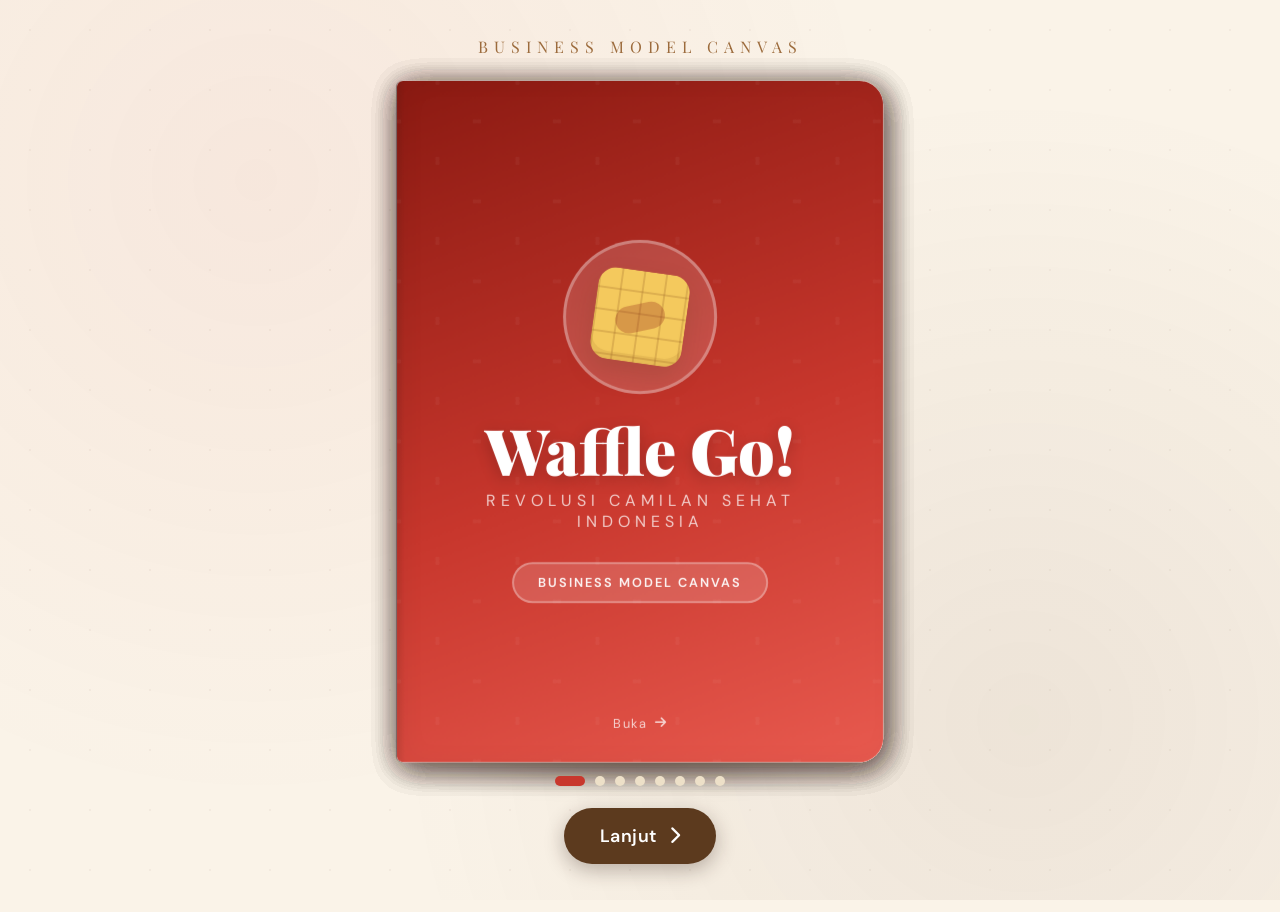
==== commit 2ac589b9: "fourth commit" ====
--- a/index.html
+++ b/index.html
@@ -4,660 +4,13 @@
 <head>
     <meta charset="UTF-8">
     <meta name="viewport" content="width=device-width, initial-scale=1.0">
-    <title>Waffle Go! — Business Model Canvas</title>
+    <title>Waffle Go! - Business Model Canvas</title>
     <link rel="preconnect" href="https://fonts.googleapis.com">
     <link
         href="https://fonts.googleapis.com/css2?family=Playfair+Display:ital,wght@0,700;0,900;1,700&family=DM+Sans:wght@300;400;500;600&display=swap"
         rel="stylesheet">
     <link rel="stylesheet" href="https://cdnjs.cloudflare.com/ajax/libs/font-awesome/6.4.0/css/all.min.css">
-    <style>
-        :root {
-            --red: #C8372D;
-            --red-dark: #8B1A12;
-            --red-light: #F5C6C3;
-            --cream: #FAF3E8;
-            --cream-dark: #EDE0C8;
-            --brown: #5C3A1E;
-            --brown-light: #9C6B3C;
-            --text: #2C1810;
-            --white: #FFFDF9;
-            --gold: #D4A843;
-        }
-
-        * {
-            box-sizing: border-box;
-            -webkit-tap-highlight-color: transparent;
-            margin: 0;
-            padding: 0;
-        }
-
-        body {
-            background: var(--cream);
-            display: flex;
-            flex-direction: column;
-            justify-content: center;
-            align-items: center;
-            min-height: 100vh;
-            font-family: 'DM Sans', sans-serif;
-            overflow: hidden;
-            position: relative;
-        }
-
-        /* Background texture */
-        body::before {
-            content: '';
-            position: fixed;
-            inset: 0;
-            background-image:
-                radial-gradient(circle at 20% 20%, rgba(200, 55, 45, 0.06) 0%, transparent 50%),
-                radial-gradient(circle at 80% 80%, rgba(92, 58, 30, 0.08) 0%, transparent 50%),
-                url("data:image/svg+xml,%3Csvg xmlns='http://www.w3.org/2000/svg' width='60' height='60'%3E%3Ccircle cx='30' cy='30' r='1' fill='%235C3A1E' opacity='0.06'/%3E%3C/svg%3E");
-            pointer-events: none;
-            z-index: 0;
-        }
-
-        /* Title above book */
-        .book-title {
-            font-family: 'Playfair Display', serif;
-            font-size: 16px;
-            letter-spacing: 6px;
-            text-transform: uppercase;
-            color: var(--brown-light);
-            margin-bottom: 24px;
-            position: relative;
-            z-index: 10;
-        }
-
-        /* Scene + shadow */
-        .scene {
-            position: relative;
-            z-index: 10;
-        }
-
-        .book-shadow {
-            position: absolute;
-            bottom: -25px;
-            left: 50%;
-            transform: translateX(-50%);
-            width: 480px;
-            height: 40px;
-            background: radial-gradient(ellipse, rgba(44, 24, 16, 0.3) 0%, transparent 70%);
-            filter: blur(10px);
-            z-index: 1;
-            transition: width 0.6s ease;
-        }
-
-        /* Book container */
-        .book {
-            position: relative;
-            width: 500px;
-            height: 700px;
-            transition: transform 0.7s cubic-bezier(0.645, 0.045, 0.355, 1);
-            z-index: 2;
-            transform-style: preserve-3d;
-        }
-
-        /* Paper layers */
-        .paper {
-            position: absolute;
-            width: 100%;
-            height: 100%;
-            top: 0;
-            left: 0;
-            perspective: 2000px;
-            transform-style: preserve-3d;
-            transform-origin: left center;
-            transition: transform 0.75s cubic-bezier(0.645, 0.045, 0.355, 1);
-            cursor: pointer;
-        }
-
-        /* Page faces */
-        .front,
-        .back {
-            background: var(--white);
-            position: absolute;
-            width: 100%;
-            height: 100%;
-            top: 0;
-            left: 0;
-            backface-visibility: hidden;
-            display: flex;
-            flex-direction: column;
-            padding: 50px 45px;
-            border-radius: 6px 24px 24px 6px;
-            box-shadow:
-                inset 8px 0 25px rgba(44, 24, 16, 0.04),
-                3px 6px 30px rgba(44, 24, 16, 0.18),
-                -1px 0 0 rgba(44, 24, 16, 0.08);
-            overflow: hidden;
-        }
-
-        .front::before {
-            content: '';
-            position: absolute;
-            left: 0;
-            top: 0;
-            width: 8px;
-            height: 100%;
-            background: linear-gradient(to right, rgba(44, 24, 16, 0.12), transparent);
-            border-radius: 6px 0 0 6px;
-        }
-
-        .back {
-            transform: rotateY(180deg);
-            border-radius: 24px 6px 6px 24px;
-            box-shadow:
-                inset -8px 0 25px rgba(44, 24, 16, 0.04),
-                -3px 6px 30px rgba(44, 24, 16, 0.18),
-                1px 0 0 rgba(44, 24, 16, 0.08);
-        }
-
-        .back::before {
-            content: '';
-            position: absolute;
-            right: 0;
-            top: 0;
-            width: 8px;
-            height: 100%;
-            background: linear-gradient(to left, rgba(44, 24, 16, 0.12), transparent);
-            border-radius: 0 6px 6px 0;
-        }
-
-        .paper.flipped {
-            transform: rotateY(-180deg);
-        }
-
-        /* ── COVER ── */
-        .cover {
-            background: linear-gradient(160deg, var(--red-dark) 0%, var(--red) 55%, #E85A4F 100%);
-            justify-content: center;
-            align-items: center;
-            text-align: center;
-            padding: 60px 45px;
-            position: relative;
-            overflow: hidden;
-        }
-
-        .cover::after {
-            content: '';
-            position: absolute;
-            inset: 0;
-            background: url("data:image/svg+xml,%3Csvg xmlns='http://www.w3.org/2000/svg' width='80' height='80'%3E%3Crect x='38' y='0' width='4' height='4' fill='white' opacity='0.04' rx='1'/%3E%3Crect x='0' y='38' width='4' height='4' fill='white' opacity='0.04' rx='1'/%3E%3Crect x='76' y='38' width='4' height='4' fill='white' opacity='0.04' rx='1'/%3E%3Crect x='38' y='76' width='4' height='4' fill='white' opacity='0.04' rx='1'/%3E%3C/svg%3E");
-            pointer-events: none;
-        }
-
-        .cover-waffle-circle {
-            width: 160px;
-            height: 160px;
-            border-radius: 50%;
-            background: rgba(255, 255, 255, 0.15);
-            border: 3px solid rgba(255, 255, 255, 0.3);
-            display: flex;
-            align-items: center;
-            justify-content: center;
-            margin: 0 auto 24px;
-            position: relative;
-            z-index: 1;
-        }
-
-        .cover-waffle-circle::before {
-            content: '🧇';
-            font-size: 85px;
-            line-height: 1;
-        }
-
-        .cover-brand {
-            font-family: 'Playfair Display', serif;
-            font-size: 64px;
-            font-weight: 900;
-            color: white;
-            line-height: 1;
-            margin-bottom: 8px;
-            position: relative;
-            z-index: 1;
-            text-shadow: 0 4px 16px rgba(0, 0, 0, 0.2);
-        }
-
-        .cover-tagline {
-            font-size: 16px;
-            letter-spacing: 5px;
-            text-transform: uppercase;
-            color: rgba(255, 255, 255, 0.75);
-            margin-bottom: 30px;
-            position: relative;
-            z-index: 1;
-        }
-
-        .cover-badge {
-            background: rgba(255, 255, 255, 0.15);
-            border: 2px solid rgba(255, 255, 255, 0.3);
-            border-radius: 40px;
-            padding: 10px 24px;
-            font-size: 14px;
-            font-weight: 600;
-            color: rgba(255, 255, 255, 0.95);
-            letter-spacing: 2px;
-            text-transform: uppercase;
-            position: relative;
-            z-index: 1;
-        }
-
-        .flip-hint {
-            position: absolute;
-            bottom: 30px;
-            color: rgba(255, 255, 255, 0.75);
-            font-size: 14px;
-            letter-spacing: 2px;
-            display: flex;
-            align-items: center;
-            gap: 8px;
-            z-index: 1;
-            animation: hintBounce 2s ease-in-out infinite;
-        }
-
-        @keyframes hintBounce {
-
-            0%,
-            100% {
-                transform: translateX(0);
-                opacity: 0.75;
-            }
-
-            50% {
-                transform: translateX(8px);
-                opacity: 1;
-            }
-        }
-
-        /* ── BMC PAGES ── */
-        .bmc-header {
-            display: flex;
-            align-items: center;
-            gap: 18px;
-            margin-bottom: 24px;
-            padding-bottom: 20px;
-            border-bottom: 2px solid var(--cream-dark);
-        }
-
-        .bmc-icon-wrap {
-            width: 60px;
-            height: 60px;
-            border-radius: 16px;
-            background: linear-gradient(135deg, var(--red) 0%, var(--red-dark) 100%);
-            display: flex;
-            align-items: center;
-            justify-content: center;
-            flex-shrink: 0;
-            box-shadow: 0 6px 16px rgba(200, 55, 45, 0.3);
-        }
-
-        .bmc-icon-wrap i {
-            font-size: 26px;
-            color: white;
-        }
-
-        .bmc-header-text h2 {
-            font-family: 'Playfair Display', serif;
-            font-size: 24px;
-            font-weight: 700;
-            color: var(--text);
-            margin-bottom: 4px;
-        }
-
-        .bmc-header-text span {
-            font-size: 14px;
-            color: var(--brown-light);
-            letter-spacing: 1.5px;
-            text-transform: uppercase;
-            font-weight: 600;
-        }
-
-        .bmc-list {
-            list-style: none;
-            display: flex;
-            flex-direction: column;
-            gap: 14px;
-            flex: 1;
-        }
-
-        .bmc-list li {
-            display: flex;
-            align-items: flex-start;
-            gap: 14px;
-            font-size: 16px;
-            color: var(--text);
-            line-height: 1.6;
-            background: var(--cream);
-            border-radius: 12px;
-            padding: 16px 20px;
-            border-left: 4px solid var(--cream-dark);
-            transition: border-color 0.2s;
-        }
-
-        .bmc-list li strong {
-            color: var(--red-dark);
-            display: block;
-            font-size: 16px;
-            margin-bottom: 4px;
-        }
-
-        .bmc-list li .dot {
-            width: 8px;
-            height: 8px;
-            border-radius: 50%;
-            background: var(--red);
-            flex-shrink: 0;
-            margin-top: 8px;
-        }
-
-        /* ── INTRO PAGE ── */
-        .intro-page h2 {
-            font-family: 'Playfair Display', serif;
-            font-size: 32px;
-            color: var(--red-dark);
-            margin-bottom: 20px;
-        }
-
-        .intro-page p {
-            font-size: 18px;
-            line-height: 1.8;
-            color: var(--text);
-            margin-bottom: 20px;
-        }
-
-        .intro-highlight {
-            background: linear-gradient(135deg, var(--red) 0%, var(--red-dark) 100%);
-            border-radius: 16px;
-            padding: 24px;
-            color: white;
-            font-size: 17px;
-            line-height: 1.7;
-            margin-top: auto;
-        }
-
-        .intro-highlight strong {
-            font-size: 20px;
-            display: block;
-            margin-bottom: 8px;
-        }
-
-        /* ── MENU PAGE ── */
-        .menu-item {
-            background: var(--cream);
-            border-radius: 16px;
-            padding: 18px 24px;
-            margin-bottom: 16px;
-            display: flex;
-            align-items: center;
-            gap: 18px;
-            border: 2px solid var(--cream-dark);
-        }
-
-        .menu-emoji {
-            font-size: 38px;
-            flex-shrink: 0;
-        }
-
-        .menu-info strong {
-            font-size: 18px;
-            font-weight: 700;
-            color: var(--text);
-            display: block;
-            margin-bottom: 4px;
-        }
-
-        .menu-info span {
-            font-size: 15px;
-            color: var(--brown-light);
-            line-height: 1.5;
-        }
-
-        .menu-price {
-            margin-left: auto;
-            font-family: 'Playfair Display', serif;
-            font-size: 22px;
-            font-weight: 700;
-            color: var(--red);
-            flex-shrink: 0;
-        }
-
-        /* ── ADVANTAGE PAGE ── */
-        .advantage-item {
-            background: var(--cream);
-            border-radius: 16px;
-            padding: 18px 22px;
-            margin-bottom: 14px;
-            display: flex;
-            align-items: flex-start;
-            gap: 16px;
-        }
-
-        .adv-emoji {
-            font-size: 28px;
-            flex-shrink: 0;
-            margin-top: 2px;
-        }
-
-        .adv-text strong {
-            font-size: 17px;
-            font-weight: 700;
-            color: var(--red-dark);
-            display: block;
-            margin-bottom: 6px;
-        }
-
-        .adv-text span {
-            font-size: 15px;
-            color: var(--text);
-            line-height: 1.5;
-        }
-
-        /* ── BACK COVER ── */
-        .back-cover {
-            background: linear-gradient(160deg, var(--brown) 0%, var(--brown-light) 100%);
-            justify-content: center;
-            align-items: center;
-            text-align: center;
-            position: relative;
-            overflow: hidden;
-        }
-
-        .back-cover::after {
-            content: '🧇';
-            position: absolute;
-            font-size: 280px;
-            opacity: 0.06;
-            bottom: -60px;
-            right: -40px;
-            pointer-events: none;
-        }
-
-        .back-cover h2 {
-            font-family: 'Playfair Display', serif;
-            font-size: 38px;
-            color: white;
-            margin-bottom: 12px;
-            position: relative;
-            z-index: 1;
-        }
-
-        .back-cover .sub {
-            font-size: 16px;
-            color: rgba(255, 255, 255, 0.75);
-            margin-bottom: 36px;
-            font-style: italic;
-            position: relative;
-            z-index: 1;
-        }
-
-        .contact-list {
-            background: rgba(255, 255, 255, 0.12);
-            border: 2px solid rgba(255, 255, 255, 0.2);
-            border-radius: 20px;
-            padding: 24px 30px;
-            width: 100%;
-            display: flex;
-            flex-direction: column;
-            gap: 16px;
-            position: relative;
-            z-index: 1;
-        }
-
-        .contact-item {
-            display: flex;
-            align-items: center;
-            gap: 16px;
-            font-size: 17px;
-            font-weight: 500;
-            color: white;
-        }
-
-        .contact-item i {
-            width: 44px;
-            height: 44px;
-            background: rgba(255, 255, 255, 0.15);
-            border-radius: 12px;
-            display: flex;
-            align-items: center;
-            justify-content: center;
-            flex-shrink: 0;
-            font-size: 20px;
-        }
-
-        .back-cover .flip-hint {
-            animation-name: hintBounceLeft;
-        }
-
-        @keyframes hintBounceLeft {
-
-            0%,
-            100% {
-                transform: translateX(0);
-                opacity: 0.75;
-            }
-
-            50% {
-                transform: translateX(-8px);
-                opacity: 1;
-            }
-        }
-
-        /* Page number */
-        .page-num {
-            position: absolute;
-            bottom: 14px;
-            right: 18px;
-            font-size: 10px;
-            color: var(--cream-dark);
-            letter-spacing: 1px;
-            font-weight: 500;
-        }
-
-        .back .page-num {
-            left: 18px;
-            right: auto;
-        }
-
-        /* ── NAVIGATION ── */
-        .controls {
-            position: fixed;
-            bottom: 40px;
-            left: 50%;
-            transform: translateX(-50%);
-            display: flex;
-            gap: 20px;
-            z-index: 100;
-        }
-
-        .ctrl-btn {
-            background: var(--brown);
-            color: white;
-            border: none;
-            padding: 16px 36px;
-            border-radius: 50px;
-            cursor: pointer;
-            font-family: 'DM Sans', sans-serif;
-            font-size: 18px;
-            font-weight: 600;
-            box-shadow: 0 6px 20px rgba(44, 24, 16, 0.3);
-            transition: all 0.3s cubic-bezier(0.25, 0.8, 0.25, 1);
-            display: flex;
-            align-items: center;
-            gap: 12px;
-            letter-spacing: 0.5px;
-        }
-
-        .ctrl-btn:hover:not(:disabled) {
-            background: var(--red);
-            transform: translateY(-4px);
-            box-shadow: 0 10px 25px rgba(200, 55, 45, 0.4);
-        }
-
-        .ctrl-btn:active:not(:disabled) {
-            transform: translateY(-2px);
-            box-shadow: 0 6px 16px rgba(200, 55, 45, 0.35);
-        }
-
-        .ctrl-btn:disabled {
-            display: none;
-        }
-
-        /* Progress dots */
-        .progress {
-            position: fixed;
-            bottom: 120px;
-            left: 50%;
-            transform: translateX(-50%);
-            display: flex;
-            gap: 10px;
-            z-index: 100;
-        }
-
-        .dot {
-            width: 10px;
-            height: 10px;
-            border-radius: 50%;
-            background: var(--cream-dark);
-            transition: all 0.3s ease;
-        }
-
-        .dot.active {
-            background: var(--red);
-            width: 30px;
-            border-radius: 6px;
-        }
-
-        /* Responsive */
-        @media (max-width: 480px) {
-            .book {
-                width: 260px;
-                height: 400px;
-            }
-
-            .front,
-            .back {
-                padding: 24px 20px;
-            }
-
-            .cover-brand {
-                font-size: 34px;
-            }
-
-            .bmc-header h2 {
-                font-size: 15px;
-            }
-
-            .bmc-list li {
-                font-size: 12px;
-                padding: 8px 10px;
-            }
-
-            .ctrl-btn {
-                padding: 10px 16px;
-                font-size: 12px;
-            }
-        }
-    </style>
+    <link rel="stylesheet" href="style.css">
 </head>
 
 <body>
@@ -677,10 +30,10 @@
                     <div class="cover-badge">Business Model Canvas</div>
                     <div class="flip-hint">Buka <i class="fas fa-arrow-right"></i></div>
                 </div>
-                <div class="back intro-page" style="padding: 36px 30px;">
+                <div class="back intro-page intro-face">
                     <h2>Revolusi Waffle Oat</h2>
                     <p>Waffle Go! hadir sebagai pionir kuliner yang memadukan kelezatan camilan bergaya modern dengan
-                        gaya hidup sehat—mendobrak stigma bahwa makanan diet itu membosankan.</p>
+                        gaya hidup sehat - mendobrak stigma bahwa makanan diet itu membosankan.</p>
                     <p>Dokumen ini menjabarkan <strong>9 blok utama BMC</strong> yang memetakan secara detail potensi
                         dan strategi operasional kami.</p>
                     <div class="intro-highlight">
@@ -694,7 +47,7 @@
 
             <!-- PAPER 2: Customer Segments / Value Propositions -->
             <div class="paper">
-                <div class="front" style="padding: 40px 38px;">
+                <div class="front content-page">
                     <div class="bmc-header">
                         <div class="bmc-icon-wrap"><i class="fas fa-users"></i></div>
                         <div class="bmc-header-text">
@@ -704,7 +57,7 @@
                     </div>
                     <ul class="bmc-list">
                         <li><span class="dot"></span>
-                            <div><strong>Gen Z & Milenial</strong>Usia 15–35 tahun, urban, aktif di media sosial</div>
+                            <div><strong>Gen Z & Milenial</strong>Usia 15-35 tahun, urban, aktif di media sosial</div>
                         </li>
                         <li><span class="dot"></span>
                             <div><strong>Mahasiswa & Pekerja Awal</strong>Sibuk, butuh asupan bergizi yang praktis</div>
@@ -719,7 +72,7 @@
                     </ul>
                     <div class="page-num">2 / 14</div>
                 </div>
-                <div class="back" style="padding: 40px 38px;">
+                <div class="back content-page">
                     <div class="bmc-header">
                         <div class="bmc-icon-wrap"><i class="fas fa-gem"></i></div>
                         <div class="bmc-header-text">
@@ -748,7 +101,7 @@
 
             <!-- PAPER 3: Channels / Customer Relationships -->
             <div class="paper">
-                <div class="front" style="padding: 40px 38px;">
+                <div class="front content-page">
                     <div class="bmc-header">
                         <div class="bmc-icon-wrap"><i class="fas fa-store"></i></div>
                         <div class="bmc-header-text">
@@ -772,7 +125,7 @@
                     </ul>
                     <div class="page-num">4 / 14</div>
                 </div>
-                <div class="back" style="padding: 40px 38px;">
+                <div class="back content-page">
                     <div class="bmc-header">
                         <div class="bmc-icon-wrap"><i class="fas fa-heart"></i></div>
                         <div class="bmc-header-text">
@@ -800,7 +153,7 @@
 
             <!-- PAPER 4: Revenue Streams / Key Activities -->
             <div class="paper">
-                <div class="front" style="padding: 40px 38px;">
+                <div class="front content-page">
                     <div class="bmc-header">
                         <div class="bmc-icon-wrap"><i class="fas fa-money-bill-wave"></i></div>
                         <div class="bmc-header-text">
@@ -824,7 +177,7 @@
                     </ul>
                     <div class="page-num">6 / 14</div>
                 </div>
-                <div class="back" style="padding: 40px 38px;">
+                <div class="back content-page">
                     <div class="bmc-header">
                         <div class="bmc-icon-wrap"><i class="fas fa-cogs"></i></div>
                         <div class="bmc-header-text">
@@ -852,7 +205,7 @@
 
             <!-- PAPER 5: Key Resources / Key Partnerships -->
             <div class="paper">
-                <div class="front" style="padding: 40px 38px;">
+                <div class="front content-page">
                     <div class="bmc-header">
                         <div class="bmc-icon-wrap"><i class="fas fa-box-open"></i></div>
                         <div class="bmc-header-text">
@@ -876,7 +229,7 @@
                     </ul>
                     <div class="page-num">8 / 14</div>
                 </div>
-                <div class="back" style="padding: 40px 38px;">
+                <div class="back content-page">
                     <div class="bmc-header">
                         <div class="bmc-icon-wrap"><i class="fas fa-handshake"></i></div>
                         <div class="bmc-header-text">
@@ -904,7 +257,7 @@
 
             <!-- PAPER 6: Cost Structure / Keunggulan -->
             <div class="paper">
-                <div class="front" style="padding: 40px 38px;">
+                <div class="front content-page">
                     <div class="bmc-header">
                         <div class="bmc-icon-wrap"><i class="fas fa-chart-pie"></i></div>
                         <div class="bmc-header-text">
@@ -928,38 +281,34 @@
                     </ul>
                     <div class="page-num">10 / 14</div>
                 </div>
-                <div class="back" style="padding: 40px 38px;">
-                    <div style="margin-bottom: 24px; padding-bottom: 20px; border-bottom: 2px solid var(--cream-dark);">
-                        <p
-                            style="font-family: 'Playfair Display', serif; font-size: 24px; font-weight: 700; color: var(--text); margin-bottom: 4px;">
-                            Keunggulan Kompetitif</p>
-                        <p
-                            style="font-size: 14px; color: var(--brown-light); text-transform: uppercase; letter-spacing: 1.5px; font-weight: 600;">
-                            Why Waffle Go!</p>
+                <div class="back content-page">
+                    <div class="section-header">
+                        <p class="section-title">Keunggulan Kompetitif</p>
+                        <p class="section-subtitle">Why Waffle Go!</p>
                     </div>
                     <div class="advantage-item">
-                        <div class="adv-emoji">🌊</div>
+                        <div class="adv-emoji"><i class="fas fa-water"></i></div>
                         <div class="adv-text">
                             <strong>Blue Ocean Strategy</strong>
                             <span>Pasar baru sebagai makanan fungsional, bukan sekadar dessert</span>
                         </div>
                     </div>
                     <div class="advantage-item">
-                        <div class="adv-emoji">🌾</div>
+                        <div class="adv-emoji"><i class="fas fa-seedling"></i></div>
                         <div class="adv-text">
                             <strong>Nutrisi Superior</strong>
                             <span>100% oat, bebas terigu, pemanis alami</span>
                         </div>
                     </div>
                     <div class="advantage-item">
-                        <div class="adv-emoji">⚡</div>
+                        <div class="adv-emoji"><i class="fas fa-bolt"></i></div>
                         <div class="adv-text">
                             <strong>Speed & Convenience</strong>
                             <span>Kemasan ergonomis on-the-go siap dalam 3 menit</span>
                         </div>
                     </div>
                     <div class="advantage-item">
-                        <div class="adv-emoji">♻️</div>
+                        <div class="adv-emoji"><i class="fas fa-recycle"></i></div>
                         <div class="adv-text">
                             <strong>Eco-Commitment</strong>
                             <span>100% kemasan biodegradable, jejak karbon minim</span>
@@ -971,17 +320,13 @@
 
             <!-- PAPER 7: Menu / Back Cover -->
             <div class="paper">
-                <div class="front" style="padding: 40px 38px;">
-                    <div style="margin-bottom: 24px; padding-bottom: 20px; border-bottom: 2px solid var(--cream-dark);">
-                        <p
-                            style="font-family: 'Playfair Display', serif; font-size: 26px; font-weight: 700; color: var(--text); margin-bottom: 4px;">
-                            Menu Favorit</p>
-                        <p
-                            style="font-size: 14px; color: var(--brown-light); text-transform: uppercase; letter-spacing: 1.5px; font-weight: 600;">
-                            Our Signature Waffle</p>
+                <div class="front content-page">
+                    <div class="section-header">
+                        <p class="section-title section-title--large">Menu Favorit</p>
+                        <p class="section-subtitle">Our Signature Waffle</p>
                     </div>
                     <div class="menu-item">
-                        <div class="menu-emoji">🍯</div>
+                        <div class="menu-emoji"><i class="fas fa-droplet"></i></div>
                         <div class="menu-info">
                             <strong>Classic Honey</strong>
                             <span>Madu murni & oat krispi, clean & manis alami</span>
@@ -989,7 +334,7 @@
                         <div class="menu-price">18K</div>
                     </div>
                     <div class="menu-item">
-                        <div class="menu-emoji">🍫</div>
+                        <div class="menu-emoji"><i class="fas fa-cookie-bite"></i></div>
                         <div class="menu-info">
                             <strong>Choco Power</strong>
                             <span>Dark chocolate + almond cincang, protein boost</span>
@@ -997,7 +342,7 @@
                         <div class="menu-price">22K</div>
                     </div>
                     <div class="menu-item">
-                        <div class="menu-emoji">🍓</div>
+                        <div class="menu-emoji"><i class="fas fa-seedling"></i></div>
                         <div class="menu-info">
                             <strong>Berry Fit</strong>
                             <span>Stroberi segar + Greek Yogurt, segar & probiotik</span>
@@ -1005,7 +350,7 @@
                         <div class="menu-price">24K</div>
                     </div>
                     <div class="menu-item">
-                        <div class="menu-emoji">🧀</div>
+                        <div class="menu-emoji"><i class="fas fa-cheese"></i></div>
                         <div class="menu-info">
                             <strong>Savory Cheezy</strong>
                             <span>Keju leleh + oregano, gurih tanpa rasa bersalah</span>
@@ -1036,7 +381,7 @@
                         </div>
                     </div>
                     <div class="flip-hint"><i class="fas fa-arrow-left"></i> Kembali ke awal</div>
-                    <div class="page-num" style="color: rgba(255,255,255,0.4);">14 / 14</div>
+                    <div class="page-num page-num--light">14 / 14</div>
                 </div>
             </div>
 
@@ -1048,105 +393,14 @@
 
     <!-- Navigation -->
     <div class="controls">
-        <button class="ctrl-btn" id="prev-btn" onclick="goPrevPage()">
+        <button class="ctrl-btn" id="prev-btn" type="button">
             <i class="fas fa-chevron-left"></i> Kembali
         </button>
-        <button class="ctrl-btn" id="next-btn" onclick="goNextPage()">
+        <button class="ctrl-btn" id="next-btn" type="button">
             Lanjut <i class="fas fa-chevron-right"></i>
         </button>
     </div>
-
-    <script>
-        const book = document.getElementById('book');
-        const prevBtn = document.getElementById('prev-btn');
-        const nextBtn = document.getElementById('next-btn');
-        const progressEl = document.getElementById('progress');
-        const papers = document.querySelectorAll('.paper');
-
-        let currentLocation = 1;
-        const numOfPapers = papers.length;
-        const maxLocation = numOfPapers + 1;
-        const totalPages = numOfPapers * 2;
-
-        // Build progress dots
-        for (let i = 0; i < numOfPapers + 1; i++) {
-            const dot = document.createElement('div');
-            dot.className = 'dot' + (i === 0 ? ' active' : '');
-            progressEl.appendChild(dot);
-        }
-
-        // Init z-indexes
-        papers.forEach((p, i) => p.style.zIndex = numOfPapers - i);
-
-        function updateUI() {
-            prevBtn.disabled = currentLocation === 1;
-            nextBtn.disabled = currentLocation === maxLocation;
-
-            // Update dots
-            document.querySelectorAll('.progress .dot').forEach((d, i) => {
-                d.classList.toggle('active', i === currentLocation - 1);
-            });
-        }
-
-        function openBook() {
-            book.style.transform = 'translateX(50%)';
-        }
-
-        function closeBook(start) {
-            book.style.transform = start ? 'translateX(0%)' : 'translateX(100%)';
-        }
-
-        function goNextPage() {
-            if (currentLocation < maxLocation) {
-                const paper = papers[currentLocation - 1];
-                paper.classList.add('flipped');
-                paper.style.zIndex = currentLocation;
-
-                if (currentLocation === 1) openBook();
-                if (currentLocation === numOfPapers) closeBook(false);
-
-                currentLocation++;
-                updateUI();
-            }
-        }
-
-        function goPrevPage() {
-            if (currentLocation > 1) {
-                currentLocation--;
-                const paper = papers[currentLocation - 1];
-                paper.classList.remove('flipped');
-                paper.style.zIndex = numOfPapers - currentLocation + 1;
-
-                if (currentLocation === 1) closeBook(true);
-                if (currentLocation === numOfPapers) openBook();
-
-                updateUI();
-            }
-        }
-
-        // Click on page to flip
-        papers.forEach(paper => {
-            paper.querySelector('.front').addEventListener('click', goNextPage);
-            paper.querySelector('.back').addEventListener('click', goPrevPage);
-        });
-
-        // Keyboard navigation
-        document.addEventListener('keydown', e => {
-            if (e.key === 'ArrowRight' || e.key === ' ') goNextPage();
-            if (e.key === 'ArrowLeft') goPrevPage();
-        });
-
-        // Touch swipe
-        let touchStartX = 0;
-        document.addEventListener('touchstart', e => touchStartX = e.touches[0].clientX);
-        document.addEventListener('touchend', e => {
-            const dx = e.changedTouches[0].clientX - touchStartX;
-            if (dx < -50) goNextPage();
-            if (dx > 50) goPrevPage();
-        });
-
-        updateUI();
-    </script>
+    <script src="script.js"></script>
 </body>
 
-</html>+</html>
--- a/style.css
+++ b/style.css
@@ -0,0 +1,976 @@
+:root {
+            --red: #C8372D;
+            --red-dark: #8B1A12;
+            --red-light: #F5C6C3;
+            --cream: #FAF3E8;
+            --cream-dark: #EDE0C8;
+            --brown: #5C3A1E;
+            --brown-light: #9C6B3C;
+            --text: #2C1810;
+            --white: #FFFDF9;
+            --gold: #D4A843;
+            --ease-smooth: cubic-bezier(0.645, 0.045, 0.355, 1);
+        }
+
+        * {
+            box-sizing: border-box;
+            -webkit-tap-highlight-color: transparent;
+            margin: 0;
+            padding: 0;
+        }
+
+        body {
+            background: var(--cream);
+            display: flex;
+            flex-direction: column;
+            justify-content: center;
+            align-items: center;
+            min-height: 100vh;
+            min-height: 100svh;
+            padding: clamp(18px, 3vw, 36px) 16px 150px;
+            font-family: 'DM Sans', sans-serif;
+            overflow-x: hidden;
+            overflow-y: auto;
+            position: relative;
+            isolation: isolate;
+        }
+
+        /* Background texture */
+        body::before {
+            content: '';
+            position: fixed;
+            inset: 0;
+            background-image:
+                radial-gradient(circle at 20% 20%, rgba(200, 55, 45, 0.06) 0%, transparent 50%),
+                radial-gradient(circle at 80% 80%, rgba(92, 58, 30, 0.08) 0%, transparent 50%),
+                url("data:image/svg+xml,%3Csvg xmlns='http://www.w3.org/2000/svg' width='60' height='60'%3E%3Ccircle cx='30' cy='30' r='1' fill='%235C3A1E' opacity='0.06'/%3E%3C/svg%3E");
+            pointer-events: none;
+            z-index: 0;
+            animation: backgroundDrift 16s ease-in-out infinite alternate;
+        }
+
+        @keyframes backgroundDrift {
+            from {
+                transform: translate3d(-1%, -1%, 0) scale(1.01);
+            }
+
+            to {
+                transform: translate3d(1%, 1%, 0) scale(1.04);
+            }
+        }
+
+        /* Title above book */
+        .book-title {
+            font-family: 'Playfair Display', serif;
+            font-size: clamp(12px, 1.4vw, 16px);
+            letter-spacing: clamp(2px, 0.6vw, 6px);
+            text-transform: uppercase;
+            color: var(--brown-light);
+            margin-bottom: clamp(14px, 2.4vw, 24px);
+            position: relative;
+            z-index: 10;
+            text-align: center;
+        }
+
+        /* Scene + shadow */
+        .scene {
+            position: relative;
+            z-index: 10;
+            width: min(100%, 1040px);
+            display: flex;
+            justify-content: center;
+            perspective: 2200px;
+        }
+
+        .book-shadow {
+            position: absolute;
+            bottom: -25px;
+            left: 50%;
+            transform: translateX(-50%);
+            width: min(480px, 80vw);
+            height: 40px;
+            background: radial-gradient(ellipse, rgba(44, 24, 16, 0.3) 0%, transparent 70%);
+            filter: blur(10px);
+            z-index: 1;
+            transition: width 0.6s ease, opacity 0.6s ease;
+        }
+
+        /* Book container */
+        .book {
+            position: relative;
+            width: clamp(320px, 38vw, 500px);
+            aspect-ratio: 5 / 7;
+            height: auto;
+            transition: transform 0.7s var(--ease-smooth);
+            z-index: 2;
+            transform-style: preserve-3d;
+        }
+
+        /* Paper layers */
+        .paper {
+            position: absolute;
+            width: 100%;
+            height: 100%;
+            top: 0;
+            left: 0;
+            transform-style: preserve-3d;
+            transform-origin: left center;
+            transition: transform 0.75s var(--ease-smooth);
+            cursor: pointer;
+            will-change: transform;
+        }
+
+        /* Page faces */
+        .front,
+        .back {
+            background: var(--white);
+            position: absolute;
+            width: 100%;
+            height: 100%;
+            top: 0;
+            left: 0;
+            -webkit-backface-visibility: hidden;
+            backface-visibility: hidden;
+            transform-style: preserve-3d;
+            display: flex;
+            flex-direction: column;
+            padding: clamp(28px, 3.4vw, 50px) clamp(24px, 3vw, 45px);
+            border-radius: 6px 24px 24px 6px;
+            box-shadow:
+                inset 8px 0 25px rgba(44, 24, 16, 0.04),
+                3px 6px 30px rgba(44, 24, 16, 0.18),
+                -1px 0 0 rgba(44, 24, 16, 0.08);
+            overflow: hidden;
+            will-change: transform;
+        }
+
+        .front {
+            transform: rotateY(0deg) translateZ(1px);
+            opacity: 1;
+            transition: opacity 0s linear 0.38s;
+        }
+
+        .front::before {
+            content: '';
+            position: absolute;
+            left: 0;
+            top: 0;
+            width: 8px;
+            height: 100%;
+            background: linear-gradient(to right, rgba(44, 24, 16, 0.12), transparent);
+            border-radius: 6px 0 0 6px;
+        }
+
+        .back {
+            transform: rotateY(180deg) translateZ(1px);
+            opacity: 0;
+            transition: opacity 0s linear 0.38s;
+            border-radius: 24px 6px 6px 24px;
+            box-shadow:
+                inset -8px 0 25px rgba(44, 24, 16, 0.04),
+                -3px 6px 30px rgba(44, 24, 16, 0.18),
+                1px 0 0 rgba(44, 24, 16, 0.08);
+        }
+
+        .back::before {
+            content: '';
+            position: absolute;
+            right: 0;
+            top: 0;
+            width: 8px;
+            height: 100%;
+            background: linear-gradient(to left, rgba(44, 24, 16, 0.12), transparent);
+            border-radius: 0 6px 6px 0;
+        }
+
+        .paper.flipped {
+            transform: rotateY(-180deg);
+        }
+
+        .paper.flipped .front {
+            opacity: 0;
+        }
+
+        .paper.flipped .back {
+            opacity: 1;
+        }
+
+        .paper.is-turning {
+            z-index: 99 !important;
+        }
+
+        .paper.flipped:not(.is-turning) .front {
+            visibility: hidden;
+        }
+
+        .paper:not(.flipped):not(.is-turning) .back {
+            visibility: hidden;
+        }
+
+        .content-page {
+            padding: clamp(26px, 3vw, 40px) clamp(22px, 2.8vw, 38px);
+        }
+
+        .intro-face {
+            padding: clamp(28px, 3vw, 36px) clamp(22px, 2.6vw, 30px);
+        }
+
+        /* Cover */
+        .cover {
+            background: linear-gradient(160deg, var(--red-dark) 0%, var(--red) 55%, #E85A4F 100%);
+            justify-content: center;
+            align-items: center;
+            text-align: center;
+            padding: clamp(34px, 4vw, 60px) clamp(24px, 3vw, 45px);
+            position: relative;
+            overflow: hidden;
+        }
+
+        .cover::after {
+            content: '';
+            position: absolute;
+            inset: 0;
+            background: url("data:image/svg+xml,%3Csvg xmlns='http://www.w3.org/2000/svg' width='80' height='80'%3E%3Crect x='38' y='0' width='4' height='4' fill='white' opacity='0.04' rx='1'/%3E%3Crect x='0' y='38' width='4' height='4' fill='white' opacity='0.04' rx='1'/%3E%3Crect x='76' y='38' width='4' height='4' fill='white' opacity='0.04' rx='1'/%3E%3Crect x='38' y='76' width='4' height='4' fill='white' opacity='0.04' rx='1'/%3E%3C/svg%3E");
+            pointer-events: none;
+        }
+
+        .cover-waffle-circle {
+            width: clamp(112px, 12vw, 160px);
+            height: clamp(112px, 12vw, 160px);
+            border-radius: 50%;
+            background: rgba(255, 255, 255, 0.15);
+            border: 3px solid rgba(255, 255, 255, 0.3);
+            display: flex;
+            align-items: center;
+            justify-content: center;
+            margin: 0 auto 24px;
+            position: relative;
+            z-index: 1;
+            animation: floatLogo 4s ease-in-out infinite;
+        }
+
+        .cover-waffle-circle::before {
+            content: '';
+            width: 62%;
+            aspect-ratio: 1;
+            border-radius: 18px;
+            background-color: #F4C95D;
+            background-image:
+                linear-gradient(90deg, rgba(139, 82, 28, 0.22) 2px, transparent 2px),
+                linear-gradient(0deg, rgba(139, 82, 28, 0.22) 2px, transparent 2px);
+            background-size: 22px 22px;
+            box-shadow:
+                inset 0 -8px 0 rgba(139, 82, 28, 0.12),
+                0 12px 24px rgba(92, 58, 30, 0.18);
+            transform: rotate(8deg);
+        }
+
+        .cover-waffle-circle::after {
+            content: '';
+            position: absolute;
+            width: 34%;
+            height: 18%;
+            top: 41%;
+            left: 33%;
+            border-radius: 999px;
+            background: rgba(139, 26, 18, 0.28);
+            transform: rotate(-12deg);
+        }
+
+        @keyframes floatLogo {
+
+            0%,
+            100% {
+                transform: translateY(0);
+            }
+
+            50% {
+                transform: translateY(-8px);
+            }
+        }
+
+        .cover-brand {
+            font-family: 'Playfair Display', serif;
+            font-size: clamp(40px, 5vw, 64px);
+            font-weight: 900;
+            color: white;
+            line-height: 1;
+            margin-bottom: 8px;
+            position: relative;
+            z-index: 1;
+            text-shadow: 0 4px 16px rgba(0, 0, 0, 0.2);
+        }
+
+        .cover-tagline {
+            font-size: clamp(12px, 1.25vw, 16px);
+            letter-spacing: clamp(2px, 0.45vw, 5px);
+            text-transform: uppercase;
+            color: rgba(255, 255, 255, 0.75);
+            margin-bottom: 30px;
+            position: relative;
+            z-index: 1;
+        }
+
+        .cover-badge {
+            background: rgba(255, 255, 255, 0.15);
+            border: 2px solid rgba(255, 255, 255, 0.3);
+            border-radius: 40px;
+            padding: 10px 24px;
+            font-size: clamp(11px, 1vw, 14px);
+            font-weight: 600;
+            color: rgba(255, 255, 255, 0.95);
+            letter-spacing: 2px;
+            text-transform: uppercase;
+            position: relative;
+            z-index: 1;
+        }
+
+        .flip-hint {
+            position: absolute;
+            bottom: clamp(20px, 3vw, 30px);
+            color: rgba(255, 255, 255, 0.75);
+            font-size: clamp(12px, 1vw, 14px);
+            letter-spacing: 1.5px;
+            display: flex;
+            align-items: center;
+            gap: 8px;
+            z-index: 1;
+            animation: hintBounce 2s ease-in-out infinite;
+        }
+
+        @keyframes hintBounce {
+
+            0%,
+            100% {
+                transform: translateX(0);
+                opacity: 0.75;
+            }
+
+            50% {
+                transform: translateX(8px);
+                opacity: 1;
+            }
+        }
+
+        /* BMC pages */
+        .bmc-header {
+            display: flex;
+            align-items: center;
+            gap: clamp(12px, 1.6vw, 18px);
+            margin-bottom: clamp(16px, 2vw, 24px);
+            padding-bottom: clamp(14px, 1.8vw, 20px);
+            border-bottom: 2px solid var(--cream-dark);
+        }
+
+        .bmc-icon-wrap {
+            width: clamp(46px, 5vw, 60px);
+            height: clamp(46px, 5vw, 60px);
+            border-radius: 14px;
+            background: linear-gradient(135deg, var(--red) 0%, var(--red-dark) 100%);
+            display: flex;
+            align-items: center;
+            justify-content: center;
+            flex-shrink: 0;
+            box-shadow: 0 6px 16px rgba(200, 55, 45, 0.3);
+        }
+
+        .bmc-icon-wrap i {
+            font-size: clamp(20px, 2vw, 26px);
+            color: white;
+        }
+
+        .bmc-header-text h2 {
+            font-family: 'Playfair Display', serif;
+            font-size: clamp(19px, 2vw, 24px);
+            font-weight: 700;
+            color: var(--text);
+            margin-bottom: 4px;
+        }
+
+        .bmc-header-text span {
+            font-size: clamp(11px, 1vw, 14px);
+            color: var(--brown-light);
+            letter-spacing: 1px;
+            text-transform: uppercase;
+            font-weight: 600;
+        }
+
+        .bmc-list {
+            list-style: none;
+            display: flex;
+            flex-direction: column;
+            gap: clamp(10px, 1.2vw, 14px);
+            flex: 1;
+        }
+
+        .bmc-list li {
+            display: flex;
+            align-items: flex-start;
+            gap: clamp(10px, 1.2vw, 14px);
+            font-size: clamp(13px, 1.22vw, 16px);
+            color: var(--text);
+            line-height: 1.6;
+            background: var(--cream);
+            border-radius: 10px;
+            padding: clamp(11px, 1.35vw, 16px) clamp(12px, 1.8vw, 20px);
+            border-left: 4px solid var(--cream-dark);
+            transition: border-color 0.2s, transform 0.2s ease, box-shadow 0.2s ease;
+        }
+
+        .bmc-list li:hover {
+            border-color: var(--red);
+            transform: translateX(4px);
+            box-shadow: 0 8px 18px rgba(92, 58, 30, 0.08);
+        }
+
+        .bmc-list li strong {
+            color: var(--red-dark);
+            display: block;
+            font-size: clamp(13px, 1.22vw, 16px);
+            margin-bottom: 4px;
+        }
+
+        .bmc-list li .dot {
+            width: 8px;
+            height: 8px;
+            border-radius: 50%;
+            background: var(--red);
+            flex-shrink: 0;
+            margin-top: 8px;
+        }
+
+        /* Intro page */
+        .intro-page h2 {
+            font-family: 'Playfair Display', serif;
+            font-size: clamp(25px, 2.8vw, 32px);
+            color: var(--red-dark);
+            margin-bottom: 20px;
+        }
+
+        .intro-page p {
+            font-size: clamp(15px, 1.5vw, 18px);
+            line-height: 1.8;
+            color: var(--text);
+            margin-bottom: 20px;
+        }
+
+        .intro-highlight {
+            background: linear-gradient(135deg, var(--red) 0%, var(--red-dark) 100%);
+            border-radius: 16px;
+            padding: clamp(18px, 2vw, 24px);
+            color: white;
+            font-size: clamp(14px, 1.35vw, 17px);
+            line-height: 1.7;
+            margin-top: auto;
+        }
+
+        .intro-highlight strong {
+            font-size: clamp(17px, 1.7vw, 20px);
+            display: block;
+            margin-bottom: 8px;
+        }
+
+        .section-header {
+            margin-bottom: clamp(16px, 2vw, 24px);
+            padding-bottom: clamp(14px, 1.8vw, 20px);
+            border-bottom: 2px solid var(--cream-dark);
+        }
+
+        .section-title {
+            font-family: 'Playfair Display', serif;
+            font-size: clamp(21px, 2vw, 24px);
+            font-weight: 700;
+            color: var(--text);
+            margin-bottom: 4px;
+        }
+
+        .section-title--large {
+            font-size: clamp(22px, 2.15vw, 26px);
+        }
+
+        .section-subtitle {
+            font-size: clamp(11px, 1vw, 14px);
+            color: var(--brown-light);
+            text-transform: uppercase;
+            letter-spacing: 1px;
+            font-weight: 600;
+        }
+
+        /* Menu page */
+        .menu-item {
+            background: var(--cream);
+            border-radius: 12px;
+            padding: clamp(13px, 1.5vw, 18px) clamp(14px, 2vw, 24px);
+            margin-bottom: clamp(10px, 1.4vw, 16px);
+            display: flex;
+            align-items: center;
+            gap: clamp(12px, 1.6vw, 18px);
+            border: 2px solid var(--cream-dark);
+            transition: border-color 0.2s ease, transform 0.2s ease, box-shadow 0.2s ease;
+        }
+
+        .menu-item:hover {
+            border-color: rgba(200, 55, 45, 0.45);
+            transform: translateY(-3px);
+            box-shadow: 0 12px 22px rgba(92, 58, 30, 0.1);
+        }
+
+        .menu-emoji {
+            width: clamp(42px, 4.5vw, 54px);
+            height: clamp(42px, 4.5vw, 54px);
+            border-radius: 14px;
+            background: rgba(200, 55, 45, 0.1);
+            color: var(--red);
+            display: flex;
+            align-items: center;
+            justify-content: center;
+            font-size: clamp(18px, 1.8vw, 24px);
+            flex-shrink: 0;
+        }
+
+        .menu-info strong {
+            font-size: clamp(15px, 1.35vw, 18px);
+            font-weight: 700;
+            color: var(--text);
+            display: block;
+            margin-bottom: 4px;
+        }
+
+        .menu-info span {
+            font-size: clamp(13px, 1.1vw, 15px);
+            color: var(--brown-light);
+            line-height: 1.5;
+        }
+
+        .menu-price {
+            margin-left: auto;
+            font-family: 'Playfair Display', serif;
+            font-size: clamp(18px, 1.8vw, 22px);
+            font-weight: 700;
+            color: var(--red);
+            flex-shrink: 0;
+        }
+
+        /* Advantage page */
+        .advantage-item {
+            background: var(--cream);
+            border-radius: 12px;
+            padding: clamp(13px, 1.5vw, 18px) clamp(14px, 1.8vw, 22px);
+            margin-bottom: clamp(10px, 1.2vw, 14px);
+            display: flex;
+            align-items: flex-start;
+            gap: clamp(12px, 1.4vw, 16px);
+            transition: transform 0.2s ease, box-shadow 0.2s ease;
+        }
+
+        .advantage-item:hover {
+            transform: translateY(-3px);
+            box-shadow: 0 12px 22px rgba(92, 58, 30, 0.1);
+        }
+
+        .adv-emoji {
+            width: clamp(38px, 4vw, 48px);
+            height: clamp(38px, 4vw, 48px);
+            border-radius: 14px;
+            background: rgba(212, 168, 67, 0.18);
+            color: var(--red-dark);
+            display: flex;
+            align-items: center;
+            justify-content: center;
+            font-size: clamp(17px, 1.7vw, 22px);
+            flex-shrink: 0;
+        }
+
+        .adv-text strong {
+            font-size: clamp(14px, 1.25vw, 17px);
+            font-weight: 700;
+            color: var(--red-dark);
+            display: block;
+            margin-bottom: 6px;
+        }
+
+        .adv-text span {
+            font-size: clamp(13px, 1.1vw, 15px);
+            color: var(--text);
+            line-height: 1.5;
+        }
+
+        /* Back cover */
+        .back-cover {
+            background: linear-gradient(160deg, var(--brown) 0%, var(--brown-light) 100%);
+            justify-content: center;
+            align-items: center;
+            text-align: center;
+            position: relative;
+            overflow: hidden;
+        }
+
+        .back-cover::after {
+            content: '';
+            position: absolute;
+            width: 280px;
+            aspect-ratio: 1;
+            border-radius: 38px;
+            background-color: rgba(255, 255, 255, 0.08);
+            background-image:
+                linear-gradient(90deg, rgba(255, 255, 255, 0.12) 3px, transparent 3px),
+                linear-gradient(0deg, rgba(255, 255, 255, 0.12) 3px, transparent 3px);
+            background-size: 44px 44px;
+            opacity: 0.06;
+            bottom: -60px;
+            right: -40px;
+            pointer-events: none;
+            transform: rotate(12deg);
+        }
+
+        .back-cover h2 {
+            font-family: 'Playfair Display', serif;
+            font-size: clamp(30px, 3vw, 38px);
+            color: white;
+            margin-bottom: 12px;
+            position: relative;
+            z-index: 1;
+        }
+
+        .back-cover .sub {
+            font-size: clamp(14px, 1.2vw, 16px);
+            color: rgba(255, 255, 255, 0.75);
+            margin-bottom: 36px;
+            font-style: italic;
+            position: relative;
+            z-index: 1;
+        }
+
+        .contact-list {
+            background: rgba(255, 255, 255, 0.12);
+            border: 2px solid rgba(255, 255, 255, 0.2);
+            border-radius: 16px;
+            padding: clamp(18px, 2vw, 24px) clamp(18px, 2.4vw, 30px);
+            width: 100%;
+            display: flex;
+            flex-direction: column;
+            gap: clamp(12px, 1.4vw, 16px);
+            position: relative;
+            z-index: 1;
+        }
+
+        .contact-item {
+            display: flex;
+            align-items: center;
+            gap: 14px;
+            font-size: clamp(14px, 1.3vw, 17px);
+            font-weight: 500;
+            color: white;
+        }
+
+        .contact-item i {
+            width: clamp(38px, 3.8vw, 44px);
+            height: clamp(38px, 3.8vw, 44px);
+            background: rgba(255, 255, 255, 0.15);
+            border-radius: 12px;
+            display: flex;
+            align-items: center;
+            justify-content: center;
+            flex-shrink: 0;
+            font-size: clamp(16px, 1.6vw, 20px);
+        }
+
+        .back-cover .flip-hint {
+            animation-name: hintBounceLeft;
+        }
+
+        @keyframes hintBounceLeft {
+
+            0%,
+            100% {
+                transform: translateX(0);
+                opacity: 0.75;
+            }
+
+            50% {
+                transform: translateX(-8px);
+                opacity: 1;
+            }
+        }
+
+        /* Page number */
+        .page-num {
+            position: absolute;
+            bottom: 14px;
+            right: 18px;
+            font-size: 10px;
+            color: var(--cream-dark);
+            letter-spacing: 1px;
+            font-weight: 500;
+        }
+
+        .back .page-num {
+            left: 18px;
+            right: auto;
+        }
+
+        .page-num--light {
+            color: rgba(255, 255, 255, 0.4);
+        }
+
+        /* Navigation */
+        .controls {
+            position: fixed;
+            bottom: clamp(18px, 4vh, 40px);
+            left: 50%;
+            transform: translateX(-50%);
+            display: flex;
+            gap: clamp(10px, 2vw, 20px);
+            z-index: 100;
+            width: min(92vw, 520px);
+            justify-content: center;
+            flex-wrap: wrap;
+        }
+
+        .ctrl-btn {
+            background: var(--brown);
+            color: white;
+            border: none;
+            padding: clamp(11px, 1.4vw, 16px) clamp(18px, 3vw, 36px);
+            border-radius: 50px;
+            cursor: pointer;
+            font-family: 'DM Sans', sans-serif;
+            font-size: clamp(14px, 1.4vw, 18px);
+            font-weight: 600;
+            box-shadow: 0 6px 20px rgba(44, 24, 16, 0.3);
+            transition: all 0.3s cubic-bezier(0.25, 0.8, 0.25, 1);
+            display: flex;
+            align-items: center;
+            gap: 12px;
+            letter-spacing: 0.5px;
+        }
+
+        .ctrl-btn:hover:not(:disabled) {
+            background: var(--red);
+            transform: translateY(-4px);
+            box-shadow: 0 10px 25px rgba(200, 55, 45, 0.4);
+        }
+
+        .ctrl-btn:active:not(:disabled) {
+            transform: translateY(-2px);
+            box-shadow: 0 6px 16px rgba(200, 55, 45, 0.35);
+        }
+
+        .ctrl-btn:disabled {
+            display: none;
+        }
+
+        /* Progress dots */
+        .progress {
+            position: fixed;
+            bottom: calc(clamp(18px, 4vh, 40px) + 78px);
+            left: 50%;
+            transform: translateX(-50%);
+            display: flex;
+            justify-content: center;
+            flex-wrap: wrap;
+            gap: 10px;
+            z-index: 100;
+            width: min(92vw, 620px);
+        }
+
+        .dot {
+            width: 10px;
+            height: 10px;
+            border-radius: 50%;
+            background: var(--cream-dark);
+            transition: all 0.3s ease;
+            border: 0;
+            padding: 0;
+            cursor: pointer;
+        }
+
+        .dot.active {
+            background: var(--red);
+            width: 30px;
+            border-radius: 6px;
+        }
+
+        @keyframes compactPageIn {
+            from {
+                opacity: 0;
+                transform: translateY(18px) scale(0.98);
+            }
+
+            to {
+                opacity: 1;
+                transform: translateY(0) scale(1);
+            }
+        }
+
+        @media (max-width: 900px) {
+            body {
+                padding-bottom: 132px;
+            }
+
+            .book {
+                width: clamp(300px, 42vw, 420px);
+            }
+        }
+
+        @media (max-width: 720px) {
+            body {
+                justify-content: flex-start;
+                padding: 18px 12px 118px;
+            }
+
+            .book-title {
+                margin-bottom: 12px;
+            }
+
+            .scene {
+                width: 100%;
+                min-height: 0;
+            }
+
+            .book-shadow {
+                bottom: -15px;
+                width: min(88vw, 420px);
+                height: 28px;
+                opacity: 0.24;
+            }
+
+            body.is-compact .book {
+                width: min(92vw, 430px);
+                transform: none !important;
+            }
+
+            body.is-compact .paper {
+                transform: none !important;
+                opacity: 0;
+                visibility: hidden;
+                pointer-events: none;
+                filter: none;
+                transition: opacity 0.25s ease, visibility 0.25s ease;
+            }
+
+            body.is-compact .paper.is-active {
+                opacity: 1;
+                visibility: visible;
+                pointer-events: auto;
+            }
+
+            body.is-compact .front,
+            body.is-compact .back {
+                border-radius: 18px;
+                transform: none;
+                opacity: 0;
+                visibility: hidden;
+                pointer-events: none;
+                overflow-y: auto;
+                padding: clamp(20px, 6vw, 30px);
+                scrollbar-width: thin;
+            }
+
+            body.is-compact .front::before,
+            body.is-compact .back::before {
+                display: none;
+            }
+
+            body.is-compact .page-visible {
+                opacity: 1;
+                visibility: visible;
+                pointer-events: auto;
+                animation: compactPageIn 0.45s ease both;
+            }
+
+            body.is-compact .paper.is-active .page-visible {
+                opacity: 1;
+                visibility: visible;
+            }
+
+            body.is-compact .back .page-num {
+                left: auto;
+                right: 18px;
+            }
+
+            .cover-waffle-circle {
+                margin-bottom: 18px;
+            }
+
+            .cover-tagline {
+                max-width: 260px;
+                line-height: 1.55;
+            }
+
+            .bmc-header {
+                align-items: flex-start;
+            }
+
+            .bmc-list li,
+            .menu-item,
+            .advantage-item {
+                line-height: 1.5;
+            }
+
+            .menu-item {
+                align-items: flex-start;
+            }
+
+            .menu-price {
+                align-self: center;
+            }
+
+            .contact-list {
+                padding: 18px;
+            }
+
+            .progress {
+                bottom: 82px;
+                gap: 8px;
+            }
+
+            .progress .dot {
+                width: 8px;
+                height: 8px;
+            }
+
+            .progress .dot.active {
+                width: 24px;
+            }
+
+            .controls {
+                bottom: 16px;
+            }
+        }
+
+        @media (max-width: 420px) {
+            .book-title {
+                max-width: 280px;
+                line-height: 1.35;
+            }
+
+            .menu-item {
+                display: grid;
+                grid-template-columns: auto 1fr auto;
+                gap: 10px;
+                padding: 12px;
+            }
+
+            .menu-emoji,
+            .adv-emoji {
+                border-radius: 12px;
+            }
+
+            .ctrl-btn {
+                flex: 1 1 130px;
+                justify-content: center;
+            }
+        }
+
+        @media (prefers-reduced-motion: reduce) {
+
+            *,
+            *::before,
+            *::after {
+                animation-duration: 0.01ms !important;
+                animation-iteration-count: 1 !important;
+                scroll-behavior: auto !important;
+                transition-duration: 0.01ms !important;
+            }
+        }
